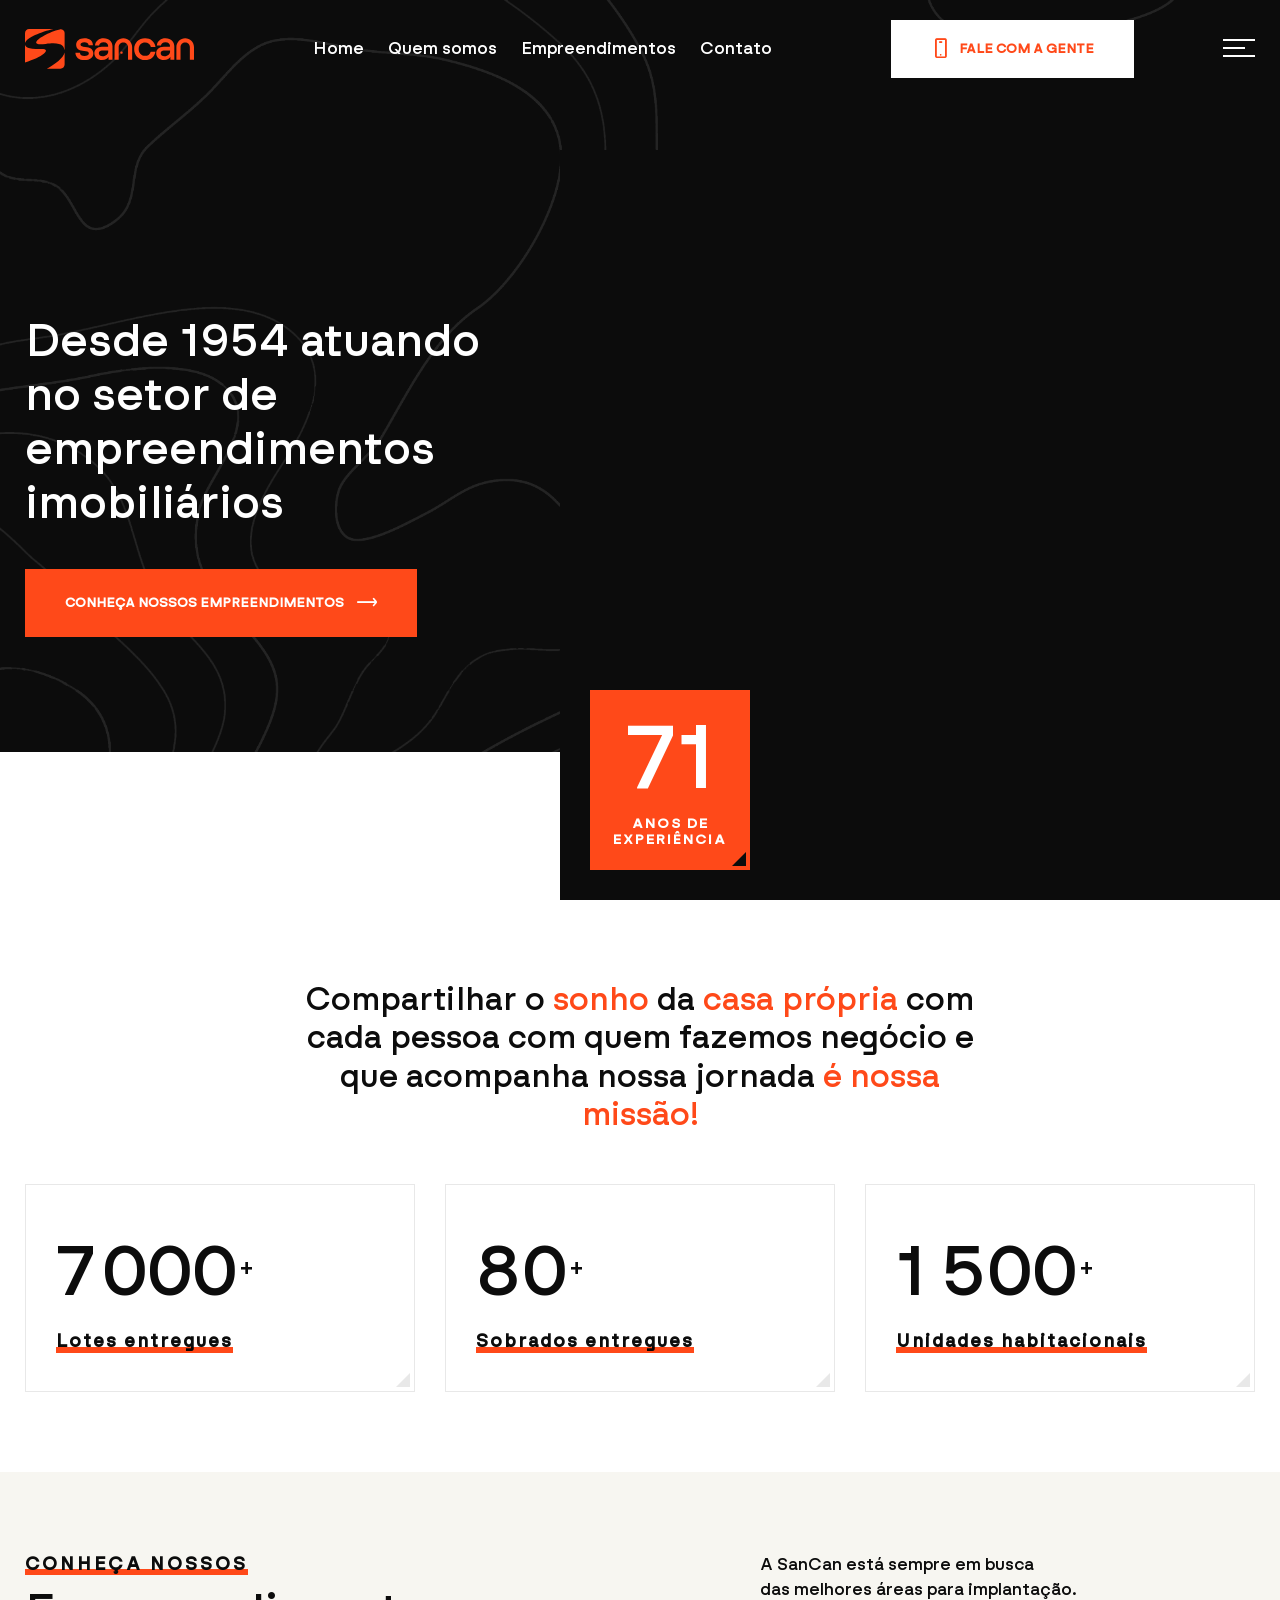
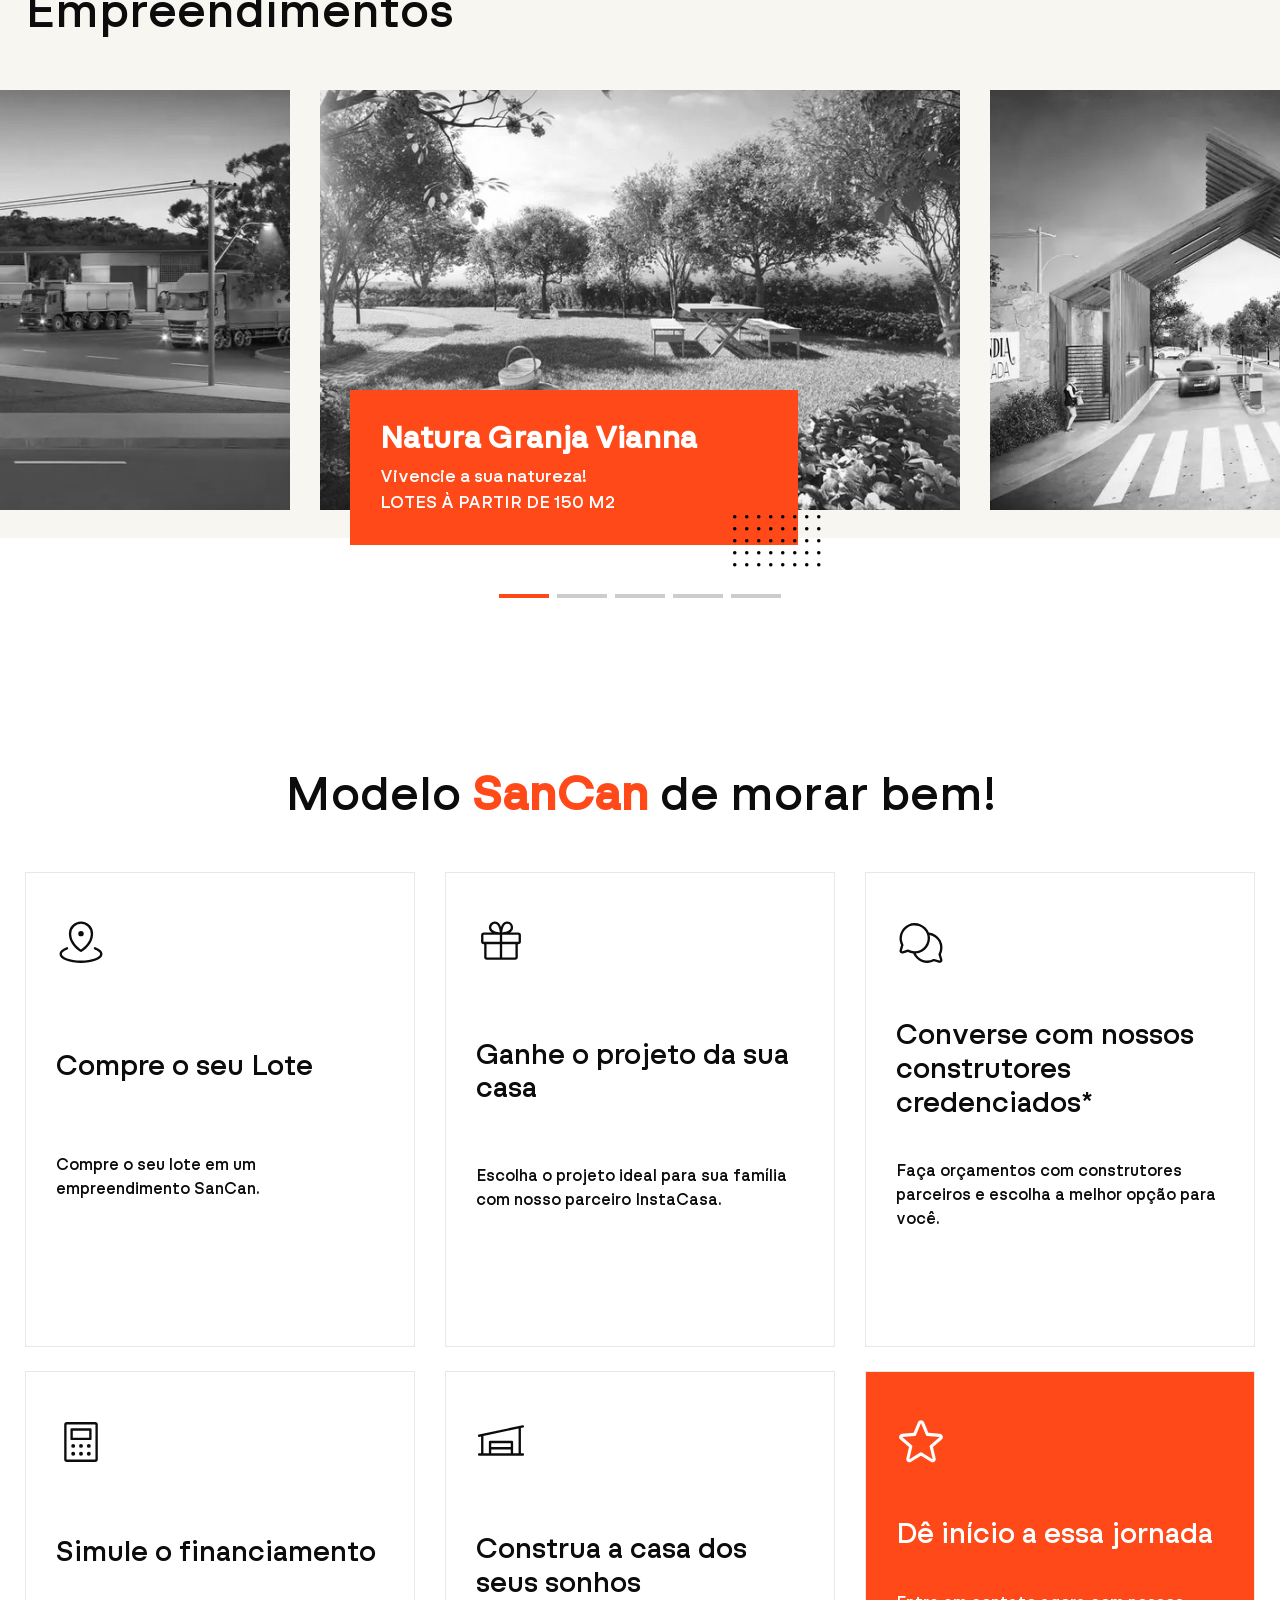
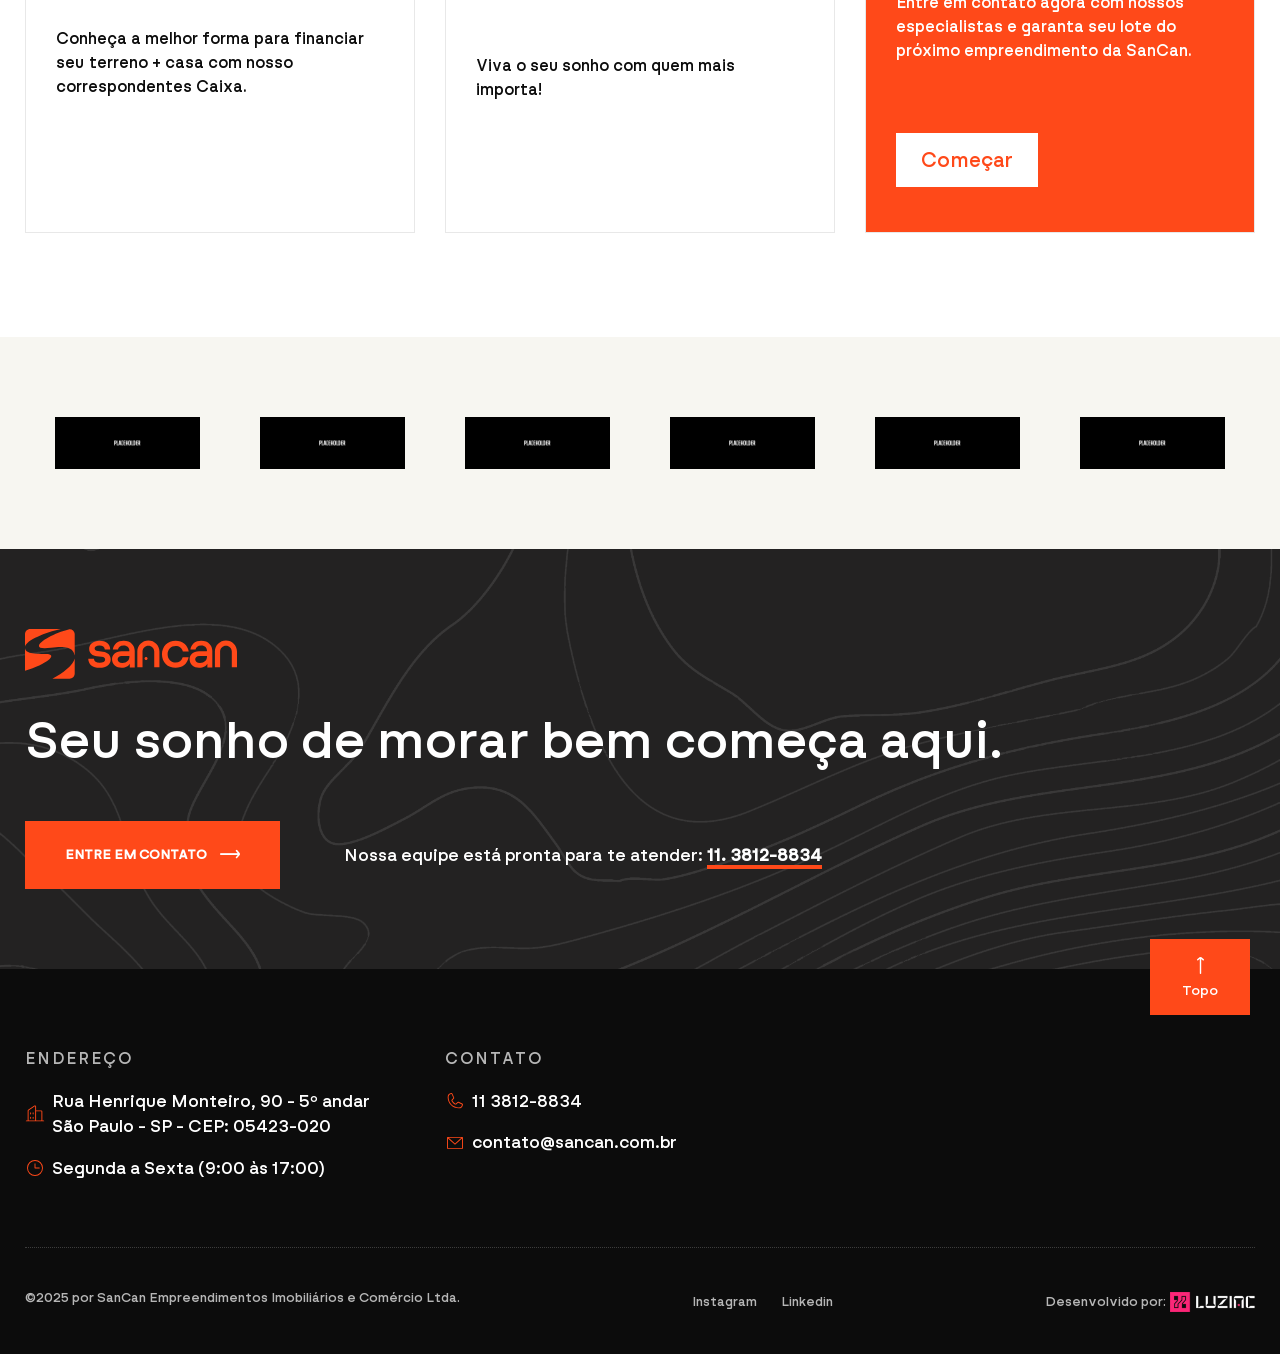
==== index.html @ 39825911 "Ass Luziac" ====
<!doctype html>
<html lang="en">
<head>
<meta charset="utf-8">
<meta name="viewport" content="width=device-width, initial-scale=1, shrink-to-fit=no">
<meta name="theme-color" content="#feed01"/>
<title>Consto | Industrial Construction Company</title>
<meta name="author" content="Themezinho">
<meta name="description" content="For all kind of construction company website">
<meta name="keywords" content="consto, business, construction, company, industrial, building, projects, corporate, apartments, flat, condo, brick, website, design, animation, transition, themezinho">

<!-- SOCIAL MEDIA META -->
<meta property="og:description" content="Consto | Industrial Construction Company">
<meta property="og:image" content="http://www.themezinho.net/consto/preview.png">
<meta property="og:site_name" content="consto">
<meta property="og:title" content="consto">
<meta property="og:type" content="website">
<meta property="og:url" content="http://www.themezinho.net/consto">

<!-- TWITTER META -->
<meta name="twitter:card" content="summary">
<meta name="twitter:site" content="@consto">
<meta name="twitter:creator" content="@consto">
<meta name="twitter:title" content="consto">
<meta name="twitter:description" content="Consto | Industrial Construction Company">
<meta name="twitter:image" content="http://www.themezinho.net/consto/preview.png">

<!-- FAVICON FILES -->
<link href="ico/apple-touch-icon-144-precomposed.png" rel="apple-touch-icon" sizes="144x144">
<link href="ico/apple-touch-icon-114-precomposed.png" rel="apple-touch-icon" sizes="114x114">
<link href="ico/apple-touch-icon-72-precomposed.png" rel="apple-touch-icon" sizes="72x72">
<link href="ico/apple-touch-icon-57-precomposed.png" rel="apple-touch-icon">
<link href="ico/favicon.png" rel="shortcut icon">

<!-- CSS FILES -->
<link rel="stylesheet" href="css/lineicons.css">
<link rel="stylesheet" href="css/odometer.min.css">
<link rel="stylesheet" href="css/fancybox.min.css">
<link rel="stylesheet" href="css/swiper.min.css">
<link rel="stylesheet" href="css/bootstrap.min.css">
<link rel="stylesheet" href="css/style.css">
</head>
<body>
<div class="first-transition"></div>
<!-- end first-transition -->
<div class="page-transition"></div>
<!-- end page-transition -->
<div class="search-box">
  <div class="inner">
    <form>
      <input type="search" placeholder="Tyhe here to search">
      <input type="submit" value="SEARCH">
    </form>
  </div>
</div>
<!-- end search-box -->
 
<aside class="side-widget">
  <div class="inner">
    <div class="logo"> <a href="index.html"><img src="images/logo.svg" alt="Image"></a> </div>
    <!-- end logo -->
    <div class="hide-mobile">
      <p>Extremity direction existence as dashwoods do up. Securing <u>marianne led</u> welcomed offended but offering six raptures. </p>
      <figure class="gallery"><img src="images/slide02.jpg" alt="Image"><img src="images/slide03.jpg" alt="Image"></figure>
      <h6 class="widget-title">ADDRESS</h6>
      <address class="address">
      <p>228 Cardigan Road, Leeds<br>
        Geneva Switzerland</p>
      <p>+1 (850) 344 0 66 #20</p>
      </address>
      <h6 class="widget-title">FOLLOW US</h6>
      <ul class="social-media">
        <li><a href="#">Facebook</a></li>
        <li><a href="#">Twitter</a></li>
        <li><a href="#">Instagram</a></li>
      </ul>
    </div>
    <!-- end hide-mobile -->
    <div class="show-mobile">
      <div class="site-menu">
        <ul>
          <li><a href="#">Home</a></li>
          <li><a href="#">Quem somos</a></li>
          <li><a href="#">Empreendimentos</a></li>
          <li><a href="#">Contato</a></li>
        </ul>
      </div>
      <!-- end site-menu --> 
    </div>
    <!-- end show-mobile -->
  </div>
  <!-- end inner --> 
</aside>
<!-- end side-widget -->

<nav class="navbar">
  <div class="container">
    <div class="logo"> <a href="index.html"><img src="images/logo.svg" alt="Image"></a> </div>
    <!-- end logo -->
    <div class="site-menu">
      <ul>
        <li><a href="#">Home</a></li>
        <li><a href="#">Quem somos</a></li>
        <li><a href="#">Empreendimentos</a></li>
        <li><a href="#">Contato</a></li>
      </ul>
    </div>
    <!-- end site-menu -->

    <a href="#sales-specialist-form" class="navbar-button" data-fancybox><i class="lni lni-mobile"></i> <span>FALE COM A GENTE</span></a> 

    <div class="hamburger">
      <div id="hamburger"> <span></span> <span></span> <span></span> </div>
      <div id="cross"> <span></span> <span></span> </div>
    </div>
    <!-- end hamburger --> 
  </div>
  <!-- end container --> 
</nav>
<!-- end navbar -->

<header class="slider white-space-bottom">
  <div class="container">
    <div class="swiper-container slider-content">
      <div class="swiper-wrapper">
        <div class="swiper-slide">
          <div class="inner">
            <h2>Desde 1954 atuando no setor de empreendimentos imobiliários</h2>
            <a href="#">CONHEÇA NOSSOS EMPREENDIMENTOS <i class="lni lni-arrow-right"></i></a> </div>
          <!-- end inner --> 
        </div>
        <!-- end swiper-slide -->
      </div>
      <!-- end swiper-wrapper -->
      
    </div>
    <!-- end slider-content -->
    <div class="swiper-container slider-main">
      <div class="swiper-wrapper">
        <div class="swiper-slide">
          <div class="slide-image">
            <video class="video" crossorigin="anonymous" preload="auto" muted="" loop="" tabindex="-1" autoplay="" src="./videos/header.mp4"></video>
          </div>
        </div>
        <!-- end swiper-slide -->
      </div>
      <!-- end swiper-wrapper -->
      <div class="header-box"> <b>71</b> <small>ANOS DE EXPERIÊNCIA</small> </div>
      <!-- end header-box --> 
    </div>
    <!-- end slider-main --> 
  </div>
  <!-- end container --> 
</header>
<!-- end slider -->

<section class="content-section intro">
  <div class="container">
    <div class="row align-items-center">
      <div class="col-12">
        <div class="section-title">
          <h2>Compartilhar o <span class="primary-color">sonho</span> da <span class="primary-color">casa própria</span> com cada pessoa com quem fazemos negócio e que acompanha nossa jornada <span class="primary-color">é nossa missão!</span></h2>
        </div>
        <!-- end section-title --> 
      </div>
      <!-- end col-12 -->

      <div class="col-lg-4 col-md-6">
        <div class="counter-box"> 
          <div>
            <span class="odometer" data-count="7000" data-status="yes">0</span> 
            <span class="value">+</span>
          </div>
          <h6>Lotes entregues</h6>
        </div>
        <!-- end counter-box --> 
      </div>
      <!-- end col-3 -->
      <div class="col-lg-4 col-md-6">
        <div class="counter-box"> 
          <div>
            <span class="odometer" data-count="80" data-status="yes">0</span> 
            <span class="value">+</span>
          </div>
          <h6>Sobrados entregues</h6>
        </div>
        <!-- end counter-box --> 
      </div>
      <!-- end col-3 -->
      <div class="col-lg-4 col-md-6">
        <div class="counter-box"> 
          <div>
            <span class="odometer" data-count="1500" data-status="yes">0</span> 
            <span class="value">+</span>
          </div>
          <h6>Unidades habitacionais</h6>
        </div>
        <!-- end counter-box --> 
      </div>
      <!-- end col-3 -->
      
    </div>
    <!-- end row --> 
  </div>
  <!-- end container --> 
</section>
<!-- end content-section -->

<section class="content-section white-space-bottom enterprise-section" data-background="#f7f6f1">
  <div class="container">
    <div class="row">
      <div class="col-lg-7">
        <div class="section-title text-left">
          <h6>CONHEÇA NOSSOS</h6>
          <h2>Empreendimentos</h2>
        </div>
        <!-- end section-title --> 
      </div>
      <!-- end col-7 -->
      <div class="col-lg-5">
        <p>A SanCan está sempre em busca<br />das melhores áreas para implantação.</p>
      </div>
      <!-- end col-5 --> 
    </div>
    <!-- end row --> 
  </div>
  <!-- end container -->
  <div class="swiper-container project-slider">
    <div class="swiper-wrapper">
      <div class="swiper-slide">
        <figure class="project-box"> <a href="#"><img src="images/natura.webp" alt="Image"></a>
          <figcaption>
            <h5>Natura Granja Vianna</h5>
            <p>Vivencie a sua natureza! <br />LOTES À PARTIR DE 150 M2</p>
          </figcaption>
        </figure>
      </div>
      <!-- end swiper-slide -->
      <div class="swiper-slide">
        <figure class="project-box"> <a href="#"><img src="images/roselandia-alvorada.webp" alt="Image"></a>
          <figcaption>
            <h5>Roselândia Alvorada</h5>
            <p>Loteamento residencial fechado!<br />LOTES À PARTIR DE 126 M2</p>
          </figcaption>
        </figure>
      </div>
      <!-- end swiper-slide --> 
      <div class="swiper-slide">
        <figure class="project-box"> <a href="#"><img src="images/acqua-ibiuna.webp" alt="Image"></a>
          <figcaption>
            <h5>Acqua Ibiúna</h5>
            <p>Aqui a vida acontece o dia todo!<br />LOTES À PARTIR DE 1.000 M2</p>
          </figcaption>
        </figure>
      </div>
      <!-- end swiper-slide -->
      <div class="swiper-slide">
        <figure class="project-box"> <a href="#"><img src="images/reserva-nova-caucaia.webp" alt="Image"></a>
          <figcaption>
            <h5>Reserva Nova Caucaia</h5>
            <p>Muito mais por muito menos!<br />LOTES À PARTIR DE 150 M2</p>
          </figcaption>
        </figure>
      </div>
      <!-- end swiper-slide -->
      <div class="swiper-slide">
        <figure class="project-box"> <a href="#"><img src="images/hub-br.webp" alt="Image"></a>
          <figcaption>
            <h5>HUB.BR</h5>
            <p>Complexo empresarial fechado, com infraestrutura completa!<br />LOTES À PARTIR DE 525 M2</p>
          </figcaption>
        </figure>
      </div>
      <!-- end swiper-slide -->
    </div>
    <!-- Add Pagination -->
    <div class="swiper-pagination"></div>
  </div>
  <!-- end project-slider --> 
</section>
<!-- end content-section -->

<section class="content-section">
  <div class="container">
    <div class="row">
      <div class="col-12">
        <div class="section-title">
          <h2>Modelo <b class="primary-color">SanCan</b> de morar bem!</h2>
        </div>
      </div>
      <div class="col-lg-4 mb-4">
        <div class="icon-content">
          <figure>
            <svg xmlns="http://www.w3.org/2000/svg" width="50" height="50" fill="#0C0C0C" viewBox="0 0 256 256"><path d="M114,80a14,14,0,1,1,14,14A14,14,0,0,1,114,80ZM66,80a62,62,0,0,1,124,0c0,58.81-56.61,91.83-59,93.21a6,6,0,0,1-6,0C122.61,171.83,66,138.81,66,80Zm12,0c0,44.52,38.81,73.49,50,80.91,11.18-7.42,50-36.38,50-80.91A50,50,0,0,0,78,80Zm124.08,69.51a6,6,0,1,0-4.16,11.25C215.5,167.25,226,175.94,226,184c0,16.08-40.25,34-98,34s-98-17.92-98-34c0-8.06,10.5-16.75,28.08-23.24a6,6,0,1,0-4.16-11.25C30.76,158.06,18,170.31,18,184c0,13.34,12.18,25.38,34.31,33.88C72.62,225.7,99.5,230,128,230s55.38-4.3,75.69-12.12C225.82,209.38,238,197.34,238,184,238,170.31,225.24,158.06,202.08,149.51Z"></path></svg>
          </figure>
          <h3>Compre o seu Lote</h3>
          <small>Compre o seu lote em um empreendimento SanCan.</small> 
        </div>
        <!-- end icon-content --> 
      </div>
      <!-- end col-4 -->
      <div class="col-lg-4 mb-4">
        <div class="icon-content">
          <figure>
            <svg xmlns="http://www.w3.org/2000/svg" width="50" height="50" fill="#0C0C0C" viewBox="0 0 256 256"><path d="M216,74H174.74a46.41,46.41,0,0,0,6-4.48,27.56,27.56,0,0,0,9.22-20A30.63,30.63,0,0,0,158.5,18a27.56,27.56,0,0,0-20,9.22A57.1,57.1,0,0,0,128,45.76a57.1,57.1,0,0,0-10.48-18.53A27.56,27.56,0,0,0,97.5,18,30.63,30.63,0,0,0,66,49.51a27.56,27.56,0,0,0,9.22,20,45.74,45.74,0,0,0,6,4.48H40A14,14,0,0,0,26,88v32a14,14,0,0,0,14,14h2v66a14,14,0,0,0,14,14H200a14,14,0,0,0,14-14V134h2a14,14,0,0,0,14-14V88A14,14,0,0,0,216,74ZM135.77,63c2.25-12.12,6.29-21.75,11.69-27.85A15.68,15.68,0,0,1,158.86,30h.55A18.6,18.6,0,0,1,178,49.14a15.68,15.68,0,0,1-5.18,11.4C162.1,70,143.92,72.83,134.34,73.65,134.59,70.76,135,67.08,135.77,63ZM83.45,35.45A18.69,18.69,0,0,1,96.59,30h.55a15.68,15.68,0,0,1,11.4,5.18C118,45.9,120.83,64.08,121.65,73.66c-2.89-.25-6.57-.68-10.61-1.43C98.92,70,89.29,65.94,83.19,60.53A15.64,15.64,0,0,1,78,49.14,18.65,18.65,0,0,1,83.45,35.45ZM38,120V88a2,2,0,0,1,2-2h82v36H40A2,2,0,0,1,38,120Zm16,80V134h68v68H56A2,2,0,0,1,54,200Zm148,0a2,2,0,0,1-2,2H134V134h68Zm16-80a2,2,0,0,1-2,2H134V86h82a2,2,0,0,1,2,2Z"></path></svg>
          </figure>
          <h3>Ganhe o projeto da sua casa</h3>
          <small>Escolha o projeto ideal para sua família com nosso parceiro InstaCasa.</small> 
        </div>
        <!-- end icon-content --> 
      </div>
      <!-- end col-4 -->
      <div class="col-lg-4 mb-4">
        <div class="icon-content">
          <figure>
            <svg xmlns="http://www.w3.org/2000/svg" width="50" height="50" fill="#0C0C0C" viewBox="0 0 256 256"><path d="M229.93,186.58A78,78,0,0,0,168.16,74.42,78,78,0,1,0,26.07,138.58L18.58,164A14,14,0,0,0,36,181.42l25.46-7.49a78,78,0,0,0,26.39,7.63,78,78,0,0,0,106.77,40.37L220,229.42A14,14,0,0,0,237.42,212ZM62,161.5a6.05,6.05,0,0,0-1.69.24l-27.77,8.17a2,2,0,0,1-2.48-2.48l8.17-27.77a6.05,6.05,0,0,0-.47-4.53,66,66,0,1,1,27.08,27.08A6,6,0,0,0,62,161.5Zm155.71,26.16,8.17,27.77a2,2,0,0,1-2.48,2.48l-27.77-8.17a6.06,6.06,0,0,0-4.53.47,66,66,0,0,1-90-28.4,77.92,77.92,0,0,0,71-94.68,66,66,0,0,1,46.07,96A6.05,6.05,0,0,0,217.74,187.66Z"></path></svg>
          </figure>
          <h3>Converse com nossos construtores credenciados*</h3>
          <small>Faça orçamentos com construtores parceiros e escolha a melhor opção para você.</small> 
        </div>
        <!-- end icon-content --> 
      </div>
      <!-- end col-4 --> 
      <div class="col-lg-4 mb-4">
        <div class="icon-content">
          <figure>
            <svg xmlns="http://www.w3.org/2000/svg" width="50" height="50" fill="#0C0C0C" viewBox="0 0 256 256"><path d="M176,58H80a6,6,0,0,0-6,6v48a6,6,0,0,0,6,6h96a6,6,0,0,0,6-6V64A6,6,0,0,0,176,58Zm-6,48H86V70h84Zm30-80H56A14,14,0,0,0,42,40V216a14,14,0,0,0,14,14H200a14,14,0,0,0,14-14V40A14,14,0,0,0,200,26Zm2,190a2,2,0,0,1-2,2H56a2,2,0,0,1-2-2V40a2,2,0,0,1,2-2H200a2,2,0,0,1,2,2ZM98,148a10,10,0,1,1-10-10A10,10,0,0,1,98,148Zm40,0a10,10,0,1,1-10-10A10,10,0,0,1,138,148Zm40,0a10,10,0,1,1-10-10A10,10,0,0,1,178,148ZM98,188a10,10,0,1,1-10-10A10,10,0,0,1,98,188Zm40,0a10,10,0,1,1-10-10A10,10,0,0,1,138,188Zm40,0a10,10,0,1,1-10-10A10,10,0,0,1,178,188Z"></path></svg>
          </figure>
          <h3>Simule o financiamento</h3>
          <small>Conheça a melhor forma para financiar seu terreno + casa com nosso correspondentes Caixa.</small> 
        </div>
        <!-- end icon-content --> 
      </div>
      <!-- end col-4 --> 
      <div class="col-lg-4 mb-4">
        <div class="icon-content">
          <figure>
            <svg xmlns="http://www.w3.org/2000/svg" width="50" height="50" fill="#0C0C0C" viewBox="0 0 256 256"><path d="M240,186H230V56.28l11.26-2.41a6,6,0,1,0-2.52-11.74l-224,48a6,6,0,0,0,2.52,11.74L26,100v86H16a6,6,0,0,0,0,12H240a6,6,0,0,0,0-12ZM38,97.42,218,58.85V186H190V128a6,6,0,0,0-6-6H72a6,6,0,0,0-6,6v58H38ZM178,154H78V134H178ZM78,166H178v20H78Z"></path></svg>
          </figure>
          <h3>Construa a casa dos seus sonhos</h3>
          <small>Viva o seu sonho com quem mais importa!</small> 
        </div>
        <!-- end icon-content --> 
      </div>
      <!-- end col-4 --> 
      <div class="col-lg-4 mb-4">
        <div class="icon-content cta">
          <figure>
            <svg xmlns="http://www.w3.org/2000/svg" width="50" height="50" fill="#FFF" viewBox="0 0 256 256"><path d="M239.18,97.26A16.38,16.38,0,0,0,224.92,86l-59-4.76L143.14,26.15a16.36,16.36,0,0,0-30.27,0L90.11,81.23,31.08,86a16.46,16.46,0,0,0-9.37,28.86l45,38.83L53,211.75a16.38,16.38,0,0,0,24.5,17.82L128,198.49l50.53,31.08A16.4,16.4,0,0,0,203,211.75l-13.76-58.07,45-38.83A16.43,16.43,0,0,0,239.18,97.26Zm-15.34,5.47-48.7,42a8,8,0,0,0-2.56,7.91l14.88,62.8a.37.37,0,0,1-.17.48c-.18.14-.23.11-.38,0l-54.72-33.65a8,8,0,0,0-8.38,0L69.09,215.94c-.15.09-.19.12-.38,0a.37.37,0,0,1-.17-.48l14.88-62.8a8,8,0,0,0-2.56-7.91l-48.7-42c-.12-.1-.23-.19-.13-.5s.18-.27.33-.29l63.92-5.16A8,8,0,0,0,103,91.86l24.62-59.61c.08-.17.11-.25.35-.25s.27.08.35.25L153,91.86a8,8,0,0,0,6.75,4.92l63.92,5.16c.15,0,.24,0,.33.29S224,102.63,223.84,102.73Z"></path></svg>
          </figure>
          <h3>Dê início a essa jornada</h3>
          <small>Entre em contato agora com nossos especialistas e garanta seu lote do próximo empreendimento da SanCan.</small> 
          <a href="#sales-specialist-form" class="button" data-fancybox="">
            Começar
          </a>
        </div>
        <!-- end icon-content --> 
      </div>
      <!-- end col-4 --> 
    </div>
    <!-- end row --> 
  </div>
  <!-- end container --> 
</section>
<!-- end content-section -->

<div class="content-section" data-background="#f7f6f1">
  <div class="container">
    <div class="row no-gutters">
      <div class="col-lg-2 col-md-4 col-6">
        <figure class="logo-item"> <img src="images/logo01.png" alt="Image"> </figure>
      </div>
      <!-- end col-2 -->
      <div class="col-lg-2 col-md-4 col-6">
        <figure class="logo-item"> <img src="images/logo02.png" alt="Image"> </figure>
      </div>
      <!-- end col-2 -->
      <div class="col-lg-2 col-md-4 col-6">
        <figure class="logo-item"> <img src="images/logo03.png" alt="Image"> </figure>
      </div>
      <!-- end col-2 -->
      <div class="col-lg-2 col-md-4 col-6">
        <figure class="logo-item"> <img src="images/logo04.png" alt="Image"> </figure>
      </div>
      <!-- end col-2 -->
      <div class="col-lg-2 col-md-4 col-6">
        <figure class="logo-item"> <img src="images/logo05.png" alt="Image"> </figure>
      </div>
      <!-- end col-2 -->
      <div class="col-lg-2 col-md-4 col-6">
        <figure class="logo-item"> <img src="images/logo06.png" alt="Image"> </figure>
      </div>
      <!-- end col-2 --> 
    </div>
    <!-- end row --> 
  </div>
  <!-- end container --> 
</div>
<!-- end content-section -->

<section class="footer-bar">
  <div class="container">
    <div class="row">
      <div class="col-12">
        <figure class="logo"> <img src="images/logo.svg" alt="Image"> </figure>
        <h2>Seu sonho de morar bem começa aqui.</b></h2>
        <a href="#sales-specialist-form" class="button" data-fancybox>ENTRE EM CONTATO <i class="lni lni-arrow-right"></i></a>
        <div class="sales-representive">
          Nossa equipe está pronta para te atender: <b>11. 3812-8834</b></div>
        <!-- end sales-representive --> 
      </div>
      <!-- end col-12  --> 
    </div>
    <!-- end row --> 
  </div>
  <!-- end container --> 
</section>
<!-- end footer-bar -->

<footer class="footer">
  <div class="container">
    <div class="row">
      <div class="col-lg-4 col-md-6">
        <h6 class="widget-title">ENDEREÇO</h6>
        <address>
          <p>
            <svg xmlns="http://www.w3.org/2000/svg" width="20" height="20" fill="#FF4919" viewBox="0 0 256 256"><path d="M240,210H222V96a14,14,0,0,0-14-14H142V32a14,14,0,0,0-21.77-11.64l-80,53.33A14,14,0,0,0,34,85.34V210H16a6,6,0,0,0,0,12H240a6,6,0,0,0,0-12ZM208,94a2,2,0,0,1,2,2V210H142V94ZM46,85.34a2,2,0,0,1,.89-1.66l80-53.34A2,2,0,0,1,130,32V210H46ZM110,112v16a6,6,0,0,1-12,0V112a6,6,0,0,1,12,0Zm-32,0v16a6,6,0,0,1-12,0V112a6,6,0,0,1,12,0Zm0,56v16a6,6,0,0,1-12,0V168a6,6,0,0,1,12,0Zm32,0v16a6,6,0,0,1-12,0V168a6,6,0,0,1,12,0Z"></path></svg>
            <span>
              Rua Henrique Monteiro, 90 - 5º andar<br />
              São Paulo - SP - CEP: 05423-020
            </span>
          </p>
          <p>
            <svg xmlns="http://www.w3.org/2000/svg" width="20" height="20" fill="#FF4919" viewBox="0 0 256 256"><path d="M128,26A102,102,0,1,0,230,128,102.12,102.12,0,0,0,128,26Zm0,192a90,90,0,1,1,90-90A90.1,90.1,0,0,1,128,218Zm62-90a6,6,0,0,1-6,6H128a6,6,0,0,1-6-6V72a6,6,0,0,1,12,0v50h50A6,6,0,0,1,190,128Z"></path></svg>
            <span>Segunda a Sexta (9:00 às 17:00)</span>
          </p>
        </address>
      </div>
      <!-- end col-4 -->
      <div class="col-lg-4 col-md-6">
        <h6 class="widget-title">CONTATO</h6>
        <p>
          <svg xmlns="http://www.w3.org/2000/svg" width="20" height="20" fill="#FF4919" viewBox="0 0 256 256"><path d="M221.59,160.3l-47.24-21.17a14,14,0,0,0-13.28,1.22,4.81,4.81,0,0,0-.56.42l-24.69,21a1.88,1.88,0,0,1-1.68.06c-15.87-7.66-32.31-24-40-39.65a1.91,1.91,0,0,1,0-1.68l21.07-25a6.13,6.13,0,0,0,.42-.58,14,14,0,0,0,1.12-13.27L95.73,34.49a14,14,0,0,0-14.56-8.38A54.24,54.24,0,0,0,34,80c0,78.3,63.7,142,142,142a54.25,54.25,0,0,0,53.89-47.17A14,14,0,0,0,221.59,160.3ZM176,210C104.32,210,46,151.68,46,80A42.23,42.23,0,0,1,82.67,38h.23a2,2,0,0,1,1.84,1.31l21.1,47.11a2,2,0,0,1,0,1.67L84.73,113.15a4.73,4.73,0,0,0-.43.57,14,14,0,0,0-.91,13.73c8.87,18.16,27.17,36.32,45.53,45.19a14,14,0,0,0,13.77-1c.19-.13.38-.27.56-.42l24.68-21a1.92,1.92,0,0,1,1.6-.1l47.25,21.17a2,2,0,0,1,1.21,2A42.24,42.24,0,0,1,176,210Z"></path></svg>
          <span>11 3812-8834</span>
        </p>
        <p>
          <svg xmlns="http://www.w3.org/2000/svg" width="20" height="20" fill="#FF4919" viewBox="0 0 256 256"><path d="M224,50H32a6,6,0,0,0-6,6V192a14,14,0,0,0,14,14H216a14,14,0,0,0,14-14V56A6,6,0,0,0,224,50ZM208.58,62,128,135.86,47.42,62ZM216,194H40a2,2,0,0,1-2-2V69.64l86,78.78a6,6,0,0,0,8.1,0L218,69.64V192A2,2,0,0,1,216,194Z"></path></svg>
          <span>contato@sancan.com.br</span>
        </p>

      </div>
      <!-- end col-4 -->
      <div class="col-12">
        <div class="footer-bottom"> 
          <span>©2025 por SanCan Empreendimentos Imobiliários e Comércio Ltda.</span>

          <ul>
            <li><a href="https://www.instagram.com/sancanempreendimentos/" target="_blank">Instagram</a></li>
            <li><a href="https://www.linkedin.com/company/100042036/admin/feed/posts/?feedType=following" target="_blank">Linkedin</a></li>
          </ul>

          <div class="by">
            <span>Desenvolvido por:</span>
            <a href="https://www.luziac.com.br/" title="Luziac" target="_blank">
              <img src="images/luziac-footer.webp" alt="Luziac" width="85" height="20">
            </a>
          </div>
        </div>
        <!-- end footer-bottom --> 
      </div>
      <!-- end col-12  --> 
    </div>
    <!-- end row --> 
  </div>
  <!-- end container --> 
  <a href="#" class="scroll-top"><i class="lni lni-arrow-up"></i> <small>Topo</small> </a> 
  <!-- end scroll-top --> 
</footer>
<!-- end footer -->

<div id="sales-specialist-form">
  <form>
    <div class="form-group"> <span>Nome</span>
      <input type="text">
    </div>
    <!-- end form-group -->
    <div class="form-group"> <span>Sobrenome</span>
      <input type="text">
    </div>
    <!-- end form-group -->
    <div class="form-group"> <span>Seu melhor E-mail</span>
      <input type="email">
    </div>
    <!-- end form-group -->
    <div class="form-group">
      <input type="submit" value="ENVIAR">
    </div>
    <!-- end form-group -->
  </form>
</div>
<!-- end sales-specialist-form --> 

<!-- JS FILES --> 
<script src="js/jquery.min.js"></script> 
<script src="js/bootstrap.min.js"></script> 
<script src="js/swiper.min.js"></script> 
<script src="js/fancybox.min.js"></script> 
<script src="js/odometer.min.js"></script> 
<script src="js/isotope.min.js"></script> 
<script src="js/scripts.js"></script>
</body>
</html>
---- css/style.css ----
/*

@Author: Themezinho
@URL: http://www.themezinho.net

This file contains the styling for the actual theme, this
is the file you need to edit to change the look of the
theme.


	// Table of contents //

		01. CUSTOM FONTS
		02. BODY
		03. HTML TAGS
		04. FORM ELEMENTS
		05. LINKS
		06. CUSTOM CLASSES
		07. SPACINGS
		08. CUSTOM CONTAINER
		09. ODOMETER
		10. SWIPER BULLETS
		11. HAMBURGER
		12. ACCORDION
		13. SEARCH BOX
		14. SIDE WIDGET
		15. CUSTOM BUTTON
		16. WHITE SPACES
		17. PAGE TRANSITION
		18. NAVBAR
		19. SLIDER
		20. PAGE HEADER
		21. CONTENT SECTION
		22. SECTION TITLE
		23. ICON CONTENT
		24. SIDE IMAGE
		25. COUNTER BOX
		26. CONTACT FORM
		27. GOOGLE MAPS
		28. ISOTOPE FILTER
		29. PROJECTS
		30. PROJECT TEXT
		31. PROJECT SLIDER
		32. SECTOR BOX
		33. CALCULATOR
		34. STEP BOX
		35. INFO BOX DARK
		36. CTA YELLOW BOX
		37.SERVICE LIST BOX
		38.CUSTOM LIST
		39.CERTIFICATE
		40.OUR HISTORY
		41.CORE VALUES BOX
		42.DIRECTOR TEAM
		43.SALES TEAM
		44.TAB CONTENT
		45.VIDEO BOX
		46.TESTIMONIALS SLIDER
		47.LOGO ITEMS
		48.RECENT NEWS
		49.NEWS BOX
		50.SIDEBAR
		51.PAGINATION
		52.FOOTER
		53. RESPONSIVE MEDIUM FIXES
		54. RESPONSIVE TABLET FIXES
		55. RESPONSIVE MOBILE FIXES



*/
/* CUSTOM FONTS */
/* @font-face {
  font-family: "Museo Sans";
  src: url("../fonts/MuseoSans-300.eot");
  src: url("../fonts/MuseoSans-300.eot?#iefix") format("embedded-opentype"), url("../fonts/MuseoSans-300.woff2") format("woff2"), url("../fonts/MuseoSans-300.woff") format("woff"), url("../fonts/MuseoSans-300.ttf") format("truetype");
  font-weight: 400;
  font-style: normal;
  font-display: swap;
}
@font-face {
  font-family: "Museo Sans";
  src: url("../fonts/MuseoSans-700.eot");
  src: url("../fonts/MuseoSans-700.eot?#iefix") format("embedded-opentype"), url("../fonts/MuseoSans-700.woff2") format("woff2"), url("../fonts/MuseoSans-700.woff") format("woff"), url("../fonts/MuseoSans-700.ttf") format("truetype");
  font-weight: 600;
  font-style: normal;
  font-display: swap;
}
@font-face {
  font-family: "Museo Sans";
  src: url("../fonts/MuseoSans-900.eot");
  src: url("../fonts/MuseoSans-900.eot?#iefix") format("embedded-opentype"), url("../fonts/MuseoSans-900.woff2") format("woff2"), url("../fonts/MuseoSans-900.woff") format("woff"), url("../fonts/MuseoSans-900.ttf") format("truetype");
  font-weight: 800;
  font-style: normal;
  font-display: swap;
} */

@font-face {
  font-family: 'Swiza';
  src: url('../fonts/Swiza-Medium.woff2') format('woff2'),
      url('../fonts/Swiza-Medium.woff') format('woff');
  font-weight: 500;
  font-style: normal;
  font-display: swap;
}

* {
  outline: none !important;
}

body {
  margin: 0;
  padding: 0;
  /* font-family: "Museo Sans"; */
  font-family: 'Swiza';
  font-size: 17px;
  color: #0C0C0C;
  -webkit-font-smoothing: antialiased;
  text-rendering: optimizeLegibility;
  -moz-osx-font-smoothing: grayscale;
  overflow-x: hidden;
}

/* HTML TAGS */
img {
  max-width: 100%;
}

figure {
  margin-bottom: 20px;
}

/* FORM ELEMENTS */
input[type=text], input[type=email], input[type=search], input[type=password] {
  width: 420px;
  max-width: 100%;
  height: 68px;
  border: 2px solid #e8e8e8;
  padding: 0 30px;
}

input[type=submit], input[type=button], button[type=button], button[type=submit] {
  height: 68px;
  border: none;
  background: #FF4919;
  color: #0C0C0C;
  font-weight: 800;
  font-size: 13px;
  padding: 0 50px;
  letter-spacing: 1px;
}

textarea {
  width: 420px;
  max-width: 100%;
  height: 128px;
  border: 2px solid #e8e8e8;
  padding: 30px;
}

/* LINKS */
a {
  color: #0C0C0C;
}

a:hover {
  text-decoration: underline;
  color: #0C0C0C;
}

/* CUSTOM CLASSES */
.overflow {
  overflow: hidden;
}
.primary-color {
  color: #FF4919;
}

/* SPACINGS */
.no-spacing {
  margin: 0 !important;
  padding: 0 !important;
}

.no-bottom-spacing {
  margin-bottom: 0 !important;
  padding-bottom: 0 !important;
}

/* CUSTOM CONTAINER */
@media (min-width: 1170px) {
  .container {
    max-width: 1100px;
  }
}
@media (min-width: 1280px) {
  .container {
    max-width: 1260px;
  }
}
/* ODOMETER */
.odometer-formatting-mark {
  display: none;
}

.odometer.odometer-auto-theme, .odometer.odometer-theme-car {
  padding: 0;
}

.odometer.odometer-auto-theme .odometer-digit, .odometer.odometer-theme-car .odometer-digit {
  padding: 0;
}

.odometer.odometer-auto-theme .odometer-digit .odometer-value, .odometer.odometer-theme-car .odometer-digit .odometer-value {
  text-indent: -5px;
}

.odometer.odometer-auto-theme .odometer-digit .odometer-digit-inner, .odometer.odometer-theme-car .odometer-digit .odometer-digit-inner {
  left: 0;
}

.odometer.odometer-auto-theme .odometer-digit .odometer-value, .odometer.odometer-theme-car .odometer-digit .odometer-value {
  text-indent: 0;
}

/* SWIPER BULLETS */
.swiper-pagination {
  width: 100%;
  display: block;
  position: relative;
  text-align: center;
}
.swiper-pagination .swiper-pagination-bullet {
  width: 50px;
  height: 4px;
  border-radius: 0 !important;
}
.swiper-pagination .swiper-pagination-bullet-active {
  background: #FF4919;
}

/* HAMBURGER */
.hamburger {
  width: 32px;
  height: 38px;
  position: relative;
  cursor: pointer;
  display: inline-block;
  padding-top: 3px;
}
.hamburger span {
  display: block;
  background: #fff;
}
.hamburger #hamburger {
  position: absolute;
  height: 100%;
  width: 100%;
}
.hamburger #hamburger span {
  width: 100%;
  height: 2px;
  position: relative;
  top: 0;
  left: 0;
  margin: 6px 0;
  transition: width ease 0.25s;
}
.hamburger #hamburger span:nth-child(1) {
  transition-delay: 0.5s;
  width: 100%;
}
.hamburger #hamburger span:nth-child(2) {
  transition-delay: 0.625s;
  width: 70%;
}
.hamburger #hamburger span:nth-child(3) {
  transition-delay: 0.75s;
  width: 100%;
  left: 0;
}
.hamburger #cross {
  position: absolute;
  height: 34px;
  width: 34px;
  transform: rotate(45deg);
  left: -2px;
  top: 2px;
}
.hamburger #cross span:nth-child(1) {
  height: 0%;
  width: 2px;
  position: absolute;
  top: 0;
  right: 16px;
  transition-delay: 0s;
  transition: height ease 0.25s;
}
.hamburger #cross span:nth-child(2) {
  width: 0%;
  height: 2px;
  position: absolute;
  left: 0;
  top: 16px;
  transition-delay: 0.25s;
  transition: width ease 0.25s;
}

.hamburger.open #hamburger span {
  width: 0%;
}
.hamburger.open #hamburger span:nth-child(1) {
  transition-delay: 0s;
}
.hamburger.open #hamburger span:nth-child(2) {
  transition-delay: 0.125s;
}
.hamburger.open #hamburger span:nth-child(3) {
  transition-delay: 0.25s;
}
.hamburger.open #cross span:nth-child(1) {
  height: 100%;
  transition-delay: 0.625s;
}
.hamburger.open #cross span:nth-child(2) {
  width: 100%;
  transition-delay: 0.375s;
}

/* ACCORDION */
.accordion {
  width: 100%;
  float: left;
  background: #fff;
  padding: 0;
  padding-right: 50px;
}
.accordion .card {
  background: none;
  border-radius: 0;
  border: none;
}
.accordion .card .card-header {
  background: none;
  padding: 0;
  border: none;
}
.accordion .card .card-header a {
  width: 100%;
  float: left;
  font-weight: 600;
  padding: 30px 0;
  color: #0C0C0C;
  font-weight: 600;
  border-bottom: 4px solid #eaebee;
  font-size: 19px;
}
.accordion .card .card-header a i {
  float: right;
}
.accordion .card .card-header a:hover {
  border-color: #FF4919;
  text-decoration: none;
}
.accordion .card .card-body {
  width: 100%;
  line-height: 26px;
  padding: 20px 0;
}
.accordion .card [aria-expanded=true] {
  border-color: #FF4919 !important;
}

/* SEARCH BOX */
.search-box {
  width: 100%;
  height: 100vh;
  display: flex;
  flex-wrap: wrap;
  align-items: center;
  justify-content: center;
  position: fixed;
  left: 0;
  top: 0;
  z-index: 3;
  background: #0C0C0C;
  -webkit-transition: all 0.3s ease;
  -moz-transition: all 0.3s ease;
  transition: all 0.3s ease;
  transition-duration: 500ms;
  -webkit-transition-duration: 500ms;
  transition-timing-function: cubic-bezier(0.86, 0, 0.07, 1);
  -webkit-transition-timing-function: cubic-bezier(0.86, 0, 0.07, 1);
  opacity: 0;
  visibility: hidden;
  color: #fff;
}
.search-box .inner {
  width: 50vw;
  max-width: 700px;
  margin: 0 auto;
  text-align: center;
}
.search-box .inner form {
  width: 100%;
  display: block;
}
.search-box .inner form input[type=search] {
  width: 100%;
  height: 70px;
  border: none;
  border-bottom: 4px solid #232222;
  background: none;
  font-size: 20px;
  margin-bottom: 30px;
  color: #fff;
}
.search-box .inner form input[type=submit] {
  height: 70px;
  background: #FF4919;
  border: none;
  font-weight: 600;
  padding: 0 60px;
}
.search-box.active {
  opacity: 1;
  visibility: visible;
}

/* SIDE WIDGET */
.side-widget {
  width: 400px;
  height: 100vh;
  max-width: 100%;
  display: flex;
  flex-wrap: wrap;
  align-items: center;
  position: fixed;
  left: -100%;
  top: 0;
  -webkit-transition: all 0.3s ease;
  -moz-transition: all 0.3s ease;
  transition: all 0.3s ease;
  transition-duration: 500ms;
  -webkit-transition-duration: 500ms;
  transition-timing-function: cubic-bezier(0.86, 0, 0.07, 1);
  -webkit-transition-timing-function: cubic-bezier(0.86, 0, 0.07, 1);
  background: #232222;
  background-image: url("../images/header-pattern.png");
  background-position: center;
  background-size: cover;
  z-index: 5;
  box-shadow: 0 0 60px #000;
  padding: 20px 30px;
  color: #fff;
}
.side-widget .inner {
  display: inline-block;
  overflow-y: auto;
}
.side-widget .logo {
  width: 100%;
  display: block;
  margin-bottom: 40px;
}
.side-widget .logo img {
  height: 40px;
}
.side-widget .show-mobile {
  display: none;
}
.side-widget .hide-mobile {
  display: block;
  overflow-x: hidden;
}
.side-widget .gallery {
  display: flex;
  flex-wrap: wrap;
  margin-left: -3px;
  margin-right: -3px;
}
.side-widget .gallery img {
  width: 50%;
  padding: 0 3px;
}
.side-widget p {
  width: 100%;
  display: block;
}
.side-widget .widget-title {
  width: 100%;
  display: block;
  font-weight: 600;
  color: #FF4919;
  font-size: 13px;
  margin-bottom: 10px;
  margin-top: 20px;
}
.side-widget .address {
  width: 100%;
  display: block;
  margin-top: 20px;
}
.side-widget .social-media {
  width: 100%;
  display: block;
  margin: 0;
  padding: 0;
}
.side-widget .social-media li {
  display: inline-block;
  margin-right: 20px;
  padding: 0;
  list-style: none;
}
.side-widget .social-media li a {
  color: #fff;
  font-size: 13px;
  font-weight: 600;
}
.side-widget .languages {
  width: 100%;
  display: block;
  margin-bottom: 20px;
  margin-top: 20px;
}
.side-widget .languages ul {
  width: 100%;
  display: block;
  margin: 0;
  padding: 0;
}
.side-widget .languages ul li {
  display: inline-block;
  margin-right: 10px;
  padding: 0;
  list-style: none;
}
.side-widget .languages ul li a {
  color: #fff;
  font-weight: 600;
  font-size: 18px;
}
.side-widget .site-menu {
  width: 100%;
  display: block;
  margin-bottom: 20px;
  margin-top: 20px;
}
.side-widget .site-menu ul {
  width: 100%;
  display: block;
  margin: 0;
  padding: 0;
}
.side-widget .site-menu ul li {
  display: block;
  margin: 27px 0;
  padding: 0;
  list-style: none;
}
.side-widget .site-menu ul li ul {
  display: none;
  padding-left: 10px;
  margin-bottom: 10px;
}
.side-widget .site-menu ul li i {
  display: inline-block;
  margin-left: 7px;
}
.side-widget .site-menu ul li a {
  color: #fff;
  font-size: 18px;
  font-weight: 600;
}
.side-widget small {
  font-size: 11px;
  width: 100%;
  display: block;
  margin-top: 20px;
}
.side-widget.active {
  left: 0;
}

/* CUSTOM BUTTON */
.custom-button {
  display: inline-block;
  height: 68px;
  line-height: 68px;
  padding: 0 40px;
  background: #FF4919;
  color: #0C0C0C;
  font-size: 13px;
  font-weight: 600;
  -webkit-transition: all 0.25s ease-in-out;
  -moz-transition: all 0.25s ease-in-out;
  -ms-transition: all 0.25s ease-in-out;
  -o-transition: all 0.25s ease-in-out;
  transition: all 0.25s ease-in-out;
}
.custom-button i {
  display: inline-block;
  margin-left: 10px;
  font-size: 20px;
  transform: translateY(3px);
  -webkit-transition: all 0.25s ease-in-out;
  -moz-transition: all 0.25s ease-in-out;
  -ms-transition: all 0.25s ease-in-out;
  -o-transition: all 0.25s ease-in-out;
  transition: all 0.25s ease-in-out;
}
.custom-button:hover {
  text-decoration: none;
}
.custom-button:hover i {
  margin-left: 20px;
}
.custom-button.top-spacing {
  margin-top: 30px;
}

/* WHITE SPACES */
.white-space-top {
  position: relative;
}
.white-space-top:before {
  content: "";
  width: 100vw;
  height: 148px;
  background: #fff;
  position: absolute;
  left: 0;
  top: 0;
}

.white-space-bottom {
  position: relative;
}
.white-space-bottom:after {
  content: "";
  width: 100%;
  height: 148px;
  background: #fff;
  position: absolute;
  left: 0;
  bottom: 0;
}

/* PAGE TRANSITION */
.first-transition {
  width: 100%;
  height: 100%;
  position: fixed;
  z-index: 9;
  right: 0;
  top: 0;
  background: #FF4919;
  animation: first-transition 1s;
  animation-fill-mode: forwards;
}

@keyframes first-transition {
  from {
    right: 0;
  }
  to {
    right: -100%;
  }
}
.page-transition {
  width: 0;
  height: 100%;
  position: fixed;
  z-index: 9;
  left: 0;
  top: 0;
  background: #FF4919;
  transition: all ease 1s;
}
.page-transition.active {
  width: 100%;
}

/* NAVBAR */
.navbar {
  width: 100%;
  display: flex;
  flex-wrap: wrap;
  padding: 20px 0;
  position: fixed;
  left: 0;
  top: 0;
  z-index: 4;
  transition: top ease 1s;
}
.navbar.sticky {
  background: #0C0C0C;
}
.navbar.nav-down {
  top: 0;
}
.navbar.nav-up {
  top: -100%;
}
.navbar .logo {
  margin-left: 0;
}
.navbar .logo a {
  display: block;
  margin: 0;
}
.navbar .logo a img {
  height: 40px;
}
.navbar .languages {
  display: inline-block;
  margin: 0 20px;
}
.navbar .languages ul {
  display: block;
  margin: 0;
  padding: 0;
}
.navbar .languages ul li {
  display: inline-block;
  margin: 0 5px;
  padding: 0;
  list-style: none;
}
.navbar .languages ul li a {
  display: inline-block;
  color: #fff;
  position: relative;
}
.navbar .languages ul li a:hover {
  text-decoration: none;
}
.navbar .languages ul li a:before {
  content: "";
  display: block;
  position: absolute;
  left: 0;
  bottom: 0;
  height: 2px;
  width: 0;
  transition: width 0s ease, background 0.25s ease;
}
.navbar .languages ul li a:after {
  content: "";
  display: block;
  position: absolute;
  right: 0;
  bottom: 0;
  height: 2px;
  width: 0;
  background: #FF4919;
  transition: width 0.25s ease;
}
.navbar .languages ul li a:hover:before {
  width: 100%;
  background: #FF4919;
  transition: width 0.25s ease;
}
.navbar .languages ul li a:hover:after {
  width: 100%;
  background: transparent;
  transition: all 0s ease;
}
.navbar .site-menu {
  display: inline-block;
  margin: 0 20px;
}
.navbar .site-menu ul {
  display: block;
  margin: 0;
  padding: 0;
}
.navbar .site-menu ul li {
  display: inline-block;
  margin: 0 10px;
  padding: 0;
  list-style: none;
  position: relative;
}
.navbar .site-menu ul li ul {
  display: none;
  position: absolute;
  left: -30px;
  top: calc(100% + 20px);
  background: #FF4919;
  padding: 30px;
}
.navbar .site-menu ul li ul:before {
  content: "";
  width: 100%;
  height: 20px;
  position: absolute;
  left: 0;
  top: -20px;
}
.navbar .site-menu ul li ul li {
  width: 100%;
  display: block;
  margin: 0;
  margin-bottom: 10px;
  white-space: nowrap;
}
.navbar .site-menu ul li ul li:last-child {
  margin-bottom: 0;
}
.navbar .site-menu ul li ul li a {
  color: #0C0C0C;
  display: block;
  padding: 0;
}
.navbar .site-menu ul li:hover ul {
  display: block;
}
.navbar .site-menu ul li a {
  display: inline-block;
  color: #fff;
  position: relative;
}
.navbar .site-menu ul li a:hover {
  text-decoration: none;
}
.navbar .site-menu ul li a:before {
  content: "";
  display: block;
  position: absolute;
  left: 0;
  bottom: 0;
  height: 2px;
  width: 0;
  transition: width 0s ease, background 0.25s ease;
}
.navbar .site-menu ul li a:after {
  content: "";
  display: block;
  position: absolute;
  right: 0;
  bottom: 0;
  height: 2px;
  width: 0;
  background: #FF4919;
  transition: width 0.25s ease;
}
.navbar .site-menu ul li a:hover:before {
  width: 100%;
  background: #FF4919;
  transition: width 0.25s ease;
}
.navbar .site-menu ul li a:hover:after {
  width: 100%;
  background: transparent;
  transition: all 0s ease;
}
.navbar .search {
  display: inline-block;
  color: #fff;
  font-size: 24px;
  cursor: pointer;
}
.navbar .hamburger {
  display: inline-block;
  color: #fff;
}
.navbar .navbar-button {
  height: 58px;
  line-height: 58px;
  padding: 0 40px;
  color: #FF4919;
  background: #FFF;
  font-size: 13px;
  font-weight: 600;
}
.navbar .navbar-button i {
  font-size: 20px;
  display: inline-block;
  transform: translateY(3px);
  margin-right: 5px;
}
.navbar .navbar-button:hover {
  text-decoration: none;
  color: #FFF;
  background: #FF4919;
}

/* SLIDER */
.slider {
  width: 100%;
  height: 100vh;
  display: flex;
  flex-wrap: wrap;
  background-color: #0C0C0C;
  background-image: url("../images/header-pattern.png");
  background-size: cover;
  position: relative;
}
.slider .container {
  position: relative;
  padding-top: 150px;
  display: flex;
  flex-wrap: wrap;
}
.slider .slider-content {
  width: calc(50% - 120px);
  display: flex;
  flex-wrap: wrap;
  position: relative;
  overflow: hidden;
  margin: 0;
  margin-right: 40px;
}
.slider .slider-content .swiper-slide {
  display: flex;
  align-items: center;
}
.slider .slider-content .inner {
  width: 100%;
  display: block;
  color: #fff;
  padding-bottom: 100px;
}
.slider .slider-content .inner h2 {
  font-size: 45px;
  margin-bottom: 40px;
}
.slider .slider-content .inner h2 b {
  -webkit-text-stroke: 1px #fff;
  text-stroke: 1px #fff;
  -webkit-text-fill-color: transparent;
  color: transparent;
}
.slider .slider-content .inner p {
  margin-bottom: 70px;
}
.slider .slider-content .inner a {
  display: inline-block;
  height: 68px;
  line-height: 68px;
  padding: 0 40px;
  background: #FF4919;
  color: #FFF;
  font-size: 13px;
  font-weight: 600;
  -webkit-transition: all 0.25s ease-in-out;
  -moz-transition: all 0.25s ease-in-out;
  -ms-transition: all 0.25s ease-in-out;
  -o-transition: all 0.25s ease-in-out;
  transition: all 0.25s ease-in-out;
}
.slider .slider-content .inner a i {
  display: inline-block;
  margin-left: 10px;
  font-size: 20px;
  transform: translateY(3px);
  -webkit-transition: all 0.25s ease-in-out;
  -moz-transition: all 0.25s ease-in-out;
  -ms-transition: all 0.25s ease-in-out;
  -o-transition: all 0.25s ease-in-out;
  transition: all 0.25s ease-in-out;
}
.slider .slider-content .inner a:hover {
  text-decoration: none;
  box-shadow: 0 20px 20px #000;
}
.slider .slider-content .inner a:hover i {
  margin-left: 20px;
}
.slider .slider-content .controls {
  width: 90%;
  display: flex;
  flex-wrap: wrap;
  align-items: center;
  position: absolute;
  left: 0;
  bottom: 0;
  z-index: 1;
  padding: 30px;
}
.slider .slider-content .controls .swiper-pagination {
  width: auto;
  display: inline-block;
  position: static;
  font-size: 26px;
  color: #9a9a9a;
}
.slider .slider-content .controls .swiper-pagination .swiper-pagination-current {
  font-size: 54px;
  color: #0C0C0C;
}
.slider .slider-content .controls .button-prev {
  width: 80px;
  height: 80px;
  line-height: 80px;
  display: inline-block;
  text-align: center;
  background: #f2f3f5;
  border-radius: 50%;
  color: #0C0C0C;
  -webkit-transition: all 0.25s ease-in-out;
  -moz-transition: all 0.25s ease-in-out;
  -ms-transition: all 0.25s ease-in-out;
  -o-transition: all 0.25s ease-in-out;
  transition: all 0.25s ease-in-out;
  margin-left: auto;
}
.slider .slider-content .controls .button-prev:hover {
  background: #FF4919;
}
.slider .slider-content .controls .button-next {
  width: 80px;
  height: 80px;
  line-height: 80px;
  display: inline-block;
  text-align: center;
  background: #f2f3f5;
  border-radius: 50%;
  color: #0C0C0C;
  -webkit-transition: all 0.25s ease-in-out;
  -moz-transition: all 0.25s ease-in-out;
  -ms-transition: all 0.25s ease-in-out;
  -o-transition: all 0.25s ease-in-out;
  transition: all 0.25s ease-in-out;
  margin-left: 2px;
  margin-right: 0;
}
.slider .slider-content .controls .button-next:hover {
  background: #FF4919;
}
.slider .slider-main {
  width: calc(50vw + 80px);
  height: calc(100vh - 150px);
  overflow: hidden;
  margin: 0;
  position: absolute;
  left: calc(50% - 80px);
  top: 150px;
}
.slider .slider-main .slide-image {
  width: 100%;
  height: 100%;
  display: inline-block;
  background-position: center !important;
  background-size: cover !important;
  background-color: #0C0C0C;
}
.slider .slider-main .slide-image .video {
  height: 100%; 
  width: 100%; 
  object-fit: cover; 
  object-position: center center; 
  opacity: .7;
}
.slider .slider-main .header-box {
  width: 160px;
  height: 180px;
  display: flex;
  flex-wrap: wrap;
  align-items: center;
  justify-content: center;
  text-align: center;
  background: #FF4919;
  color: #FFF;
  position: absolute;
  left: 30px;
  bottom: 30px;
  z-index: 1;
}
.slider .slider-main .header-box:after {
  content: "";
  width: 0;
  height: 0;
  border-style: solid;
  border-width: 0 0 14px 14px;
  border-color: transparent transparent #0C0C0C transparent;
  position: absolute;
  right: 4px;
  bottom: 4px;
}
.slider .slider-main .header-box b {
  font-size: 90px;
  height: 90px;
  line-height: 1;
  font-weight: 400;
  display: inline-block;
  transform: translateY(8px);
}
.slider .slider-main .header-box small {
  display: inline-block;
  line-height: 1.2;
  font-weight: 600;
  letter-spacing: 2px;
  transform: translateY(-8px);
}

/* PAGE HEADER */
.page-header {
  width: 100%;
  height: 500px;
  display: flex;
  flex-wrap: wrap;
  align-items: center;
  background-color: #0C0C0C;
  background-image: url("../images/header-pattern.png");
  background-size: cover;
  position: relative;
}
.page-header .container {
  position: relative;
  color: #fff;
  padding-top: 98px;
}
.page-header .container h6 {
  width: 100%;
  display: block;
  opacity: 0.7;
  margin-bottom: 50px;
}
.page-header .container h1 {
  width: 100%;
  display: block;
  font-size: 7vw;
  font-weight: 800;
  line-height: 1;
}
.page-header .container ul {
  width: 100%;
  display: block;
  margin: 0;
  padding: 0;
}
.page-header .container ul li {
  display: inline-block;
  margin-right: 10px;
  padding: 0;
  font-size: 13px;
  font-weight: 600;
  color: #FF4919;
}
.page-header .container ul li:last-child:after {
  display: none;
}
.page-header .container ul li:after {
  content: "/";
  display: inline-block;
  margin-left: 15px;
  color: #fff;
}
.page-header .container ul li a {
  color: #fff;
}

/* CONTENT SECTION */
.content-section {
  width: 100%;
  display: block;
  padding: 80px 0;
  position: relative;
}

.section-note {
  width: 100%;
  display: block;
  margin-top: 30px;
  text-align: center;
  font-size: 14px;
}

/* SECTION TITLE */
.section-title {
  width: 100%;
  display: block;
  text-align: center;
  margin-bottom: 50px;
}
.section-title h6 {
  display: inline-block;
  position: relative;
  z-index: 1;
  font-weight: 800;
  letter-spacing: 3px;
  font-size: 18px;
}
.section-title h6:before {
  content: "";
  width: 100%;
  height: 6px;
  background: #FF4919;
  position: absolute;
  left: 0;
  bottom: 0;
  z-index: -1;
  mix-blend-mode: difference;
}
.section-title h2 {
  width: 100%;
  display: block;
  margin-bottom: 0;
  font-size: 47px;
}
.section-title p {
  width: 100%;
  display: block;
  margin-bottom: 0;
  margin-top: 20px;
}

/* INTRO SECTION */
.content-section.intro h2 {
  font-size: 32px;
  max-width: 690px;
  margin: 0 auto;
}

/* ICON CONTENT */
.icon-content {
  width: 100%;
  height: 100%;
  display: flex;
  flex-wrap: wrap;
  border: 1px solid #e8e8e8;
  padding: 45px 30px;
  /* box-shadow: 7px 7px 0 #f9f9f9; */
  position: relative;
}
.icon-content:before {
  content: "";
  width: 100%;
  height: 100%;
  background: #FF4919;
  position: absolute;
  left: 0;
  top: 0;
  -webkit-transition: all 0.25s ease-in-out;
  -moz-transition: all 0.25s ease-in-out;
  -ms-transition: all 0.25s ease-in-out;
  -o-transition: all 0.25s ease-in-out;
  transition: all 0.25s ease-in-out;
  opacity: 0;
  z-index: -1;
  box-shadow: 0 30px 30px #eee;
}
.icon-content:hover {
  border-color: #FF4919;
  color: #FFF;
}
.icon-content:hover svg{
  fill: #FFF;
}
.icon-content:hover:after {
  content: "";
  width: 30%;
  height: 70px;
  background: url("../images/pattern-dot.png");
  background-size: 12px 12px;
  position: absolute;
  right: -25px;
  bottom: -25px;
}
.icon-content:hover:before {
  transform: scale(1.05);
  opacity: 1;
}
.icon-content figure {
  width: 100%;
  display: block;
  margin-bottom: 50px;
}
.icon-content figure img {
  height: 70px;
}
.icon-content h3 {
  width: 100%;
  display: block;
  margin-bottom: 40px;
}
.icon-content small {
  width: 100%;
  display: block;
  margin-bottom: 70px;
  font-size: 16px;
}
.icon-content a {
  width: 50px;
  height: 50px;
  line-height: 50px;
  display: inline-block;
  background: #0C0C0C;
  color: #fff;
  text-align: center;
  font-size: 20px;
}
.icon-content a:hover {
  text-decoration: none;
}
.icon-content.cta {
  background: #FF4919;
  color: #FFF;
}
.icon-content.cta svg{
  fill: #FFF;
}
.icon-content.cta a.button {
  padding: 2px 25px;
  background-color: #fff;
  width: initial;
  height: initial;
  color: #FF4919;
}
/* SIDE IMAGE */
.side-image {
  width: 100%;
  display: block;
  margin: 0;
}
.side-image img {
  width: 100%;
}

/* SIDE CONTENT */
.side-content {
  width: 100%;
  display: block;
  margin: 0;
  padding-left: 50px;
}
.side-content figure {
  width: 100%;
  display: block;
  margin: 0;
}
.side-content figure img {
  height: 80px;
}
.side-content h6 {
  width: 100%;
  display: block;
  margin-top: 30px;
  font-weight: 600;
  margin-bottom: 2px;
}
.side-content h5 {
  font-weight: 600;
  margin-bottom: 20px;
  font-size: 22px;
}
.side-content b {
  font-weight: 600;
}
.side-content u {
  text-decoration: none;
  position: relative;
}
.side-content u:before {
  content: "";
  width: 100%;
  height: 6px;
  background: #FF4919;
  position: absolute;
  left: 0;
  bottom: 0;
  mix-blend-mode: multiply;
}
.side-content p {
  margin-bottom: 25px;
}
.side-content small {
  width: 100%;
  display: block;
  font-size: 13px;
  opacity: 0.6;
}

/* COUNTER BOX */
.col-lg-3:nth-child(even) .counter-box {
  margin-top: 50%;
}

.counter-box {
  width: 100%;
  display: block;
  border: 1px solid #e8e8e8;
  padding: 30px;
  position: relative;
  -webkit-transition: all 0.25s ease-in-out;
  -moz-transition: all 0.25s ease-in-out;
  -ms-transition: all 0.25s ease-in-out;
  -o-transition: all 0.25s ease-in-out;
  transition: all 0.25s ease-in-out;
}
.counter-box:hover {
  transform: translateY(-20px);
  box-shadow: 0 30px 30px #eee;
}
.counter-box:hover h6:before {
  width: 0;
}
.counter-box:after {
  content: "";
  width: 0;
  height: 0;
  border-style: solid;
  border-width: 0 0 14px 14px;
  border-color: transparent transparent #e8e8e8 transparent;
  position: absolute;
  right: 4px;
  bottom: 4px;
}
.counter-box .odometer {
  display: inline-block;
  font-size: 70px;
}
.counter-box .value {
  font-size: 24px;
}
.counter-box h6 {
  display: inline-block;
  font-weight: 800;
  letter-spacing: 2px;
  position: relative;
  font-size: 18px;
}
.counter-box h6:before {
  content: "";
  width: 100%;
  height: 6px;
  background: #FF4919;
  position: absolute;
  left: 0;
  bottom: 0;
  mix-blend-mode: multiply;
  -webkit-transition: all 0.25s ease-in-out;
  -moz-transition: all 0.25s ease-in-out;
  -ms-transition: all 0.25s ease-in-out;
  -o-transition: all 0.25s ease-in-out;
  transition: all 0.25s ease-in-out;
}
.counter-box p {
  font-size: 13px;
  padding-right: 5%;
}

/* CONTACT BOX */
.contact-box {
  width: 100%;
  display: block;
  border: 1px solid #e8e8e8;
  padding: 30px;
  position: relative;
  -webkit-transition: all 0.25s ease-in-out;
  -moz-transition: all 0.25s ease-in-out;
  -ms-transition: all 0.25s ease-in-out;
  -o-transition: all 0.25s ease-in-out;
  transition: all 0.25s ease-in-out;
}
.contact-box:hover {
  transform: translateY(-20px);
  box-shadow: 0 30px 30px #eee;
}
.contact-box:hover h6:before {
  width: 0;
}
.contact-box:after {
  content: "";
  width: 0;
  height: 0;
  border-style: solid;
  border-width: 0 0 14px 14px;
  border-color: transparent transparent #e8e8e8 transparent;
  position: absolute;
  right: 4px;
  bottom: 4px;
}
.contact-box figure {
  width: 100%;
  display: block;
  margin-bottom: 20px;
}
.contact-box figure img {
  height: 80px;
}
.contact-box h6 {
  display: inline-block;
  font-weight: 800;
  letter-spacing: 2px;
  position: relative;
}
.contact-box h6:before {
  content: "";
  width: 100%;
  height: 6px;
  background: #FF4919;
  position: absolute;
  left: 0;
  bottom: 0;
  mix-blend-mode: multiply;
  -webkit-transition: all 0.25s ease-in-out;
  -moz-transition: all 0.25s ease-in-out;
  -ms-transition: all 0.25s ease-in-out;
  -o-transition: all 0.25s ease-in-out;
  transition: all 0.25s ease-in-out;
}
.contact-box p {
  font-size: 20px;
  padding-right: 5%;
}

/* GOOGLE MAPS */
.google-maps {
  width: 100%;
  height: 520px;
  display: block;
  border: none;
}

.contact-form {
  width: 100%;
  display: block;
  padding: 50px;
  background: #fff;
  position: relative;
  z-index: 1;
  margin-bottom: -70%;
  box-shadow: 0 0 30px rgba(0, 0, 0, 0.1);
}
.contact-form input[type=text] {
  width: 100%;
}
.contact-form textarea {
  width: 100%;
}
.contact-form .form-group:last-child {
  margin-bottom: 0;
}

/* ISOTOPE FILTER */
.isotope-filter {
  width: 100%;
  display: block;
  margin-bottom: 40px;
  padding: 0;
}
.isotope-filter li {
  display: inline-block;
  margin-right: 30px;
  padding: 0;
  list-style: none;
  cursor: pointer;
  position: relative;
  font-weight: 600;
}
.isotope-filter li:last-child {
  margin-right: 0;
}
.isotope-filter li.current:before {
  width: 100%;
}
.isotope-filter li:hover:before {
  width: 100%;
}
.isotope-filter li:before {
  content: "";
  width: 0;
  height: 4px;
  background: #FF4919;
  position: absolute;
  left: 0;
  bottom: 0;
  -webkit-transition: all 0.25s ease-in-out;
  -moz-transition: all 0.25s ease-in-out;
  -ms-transition: all 0.25s ease-in-out;
  -o-transition: all 0.25s ease-in-out;
  transition: all 0.25s ease-in-out;
}

/* PROJECTS */
.projects {
  width: calc(100% + 60px);
  display: flex;
  flex-wrap: wrap;
  margin: 0 -30px;
  padding: 0;
}
.projects li {
  width: 50%;
  display: inline-block;
  margin-bottom: 50px;
  padding: 0 30px;
  list-style: none;
}
.projects li .project-box {
  width: 100%;
  display: flex;
  flex-wrap: wrap;
  margin: 0;
  padding-bottom: 50px;
  position: relative;
}
.projects li .project-box:hover img {
  filter: grayscale(0);
}
.projects li .project-box:hover figcaption {
  background: #FF4919;
  color: #0C0C0C;
}
.projects li .project-box img {
  width: 100%;
  display: block;
  filter: grayscale(1);
  -webkit-transition: all 0.25s ease-in-out;
  -moz-transition: all 0.25s ease-in-out;
  -ms-transition: all 0.25s ease-in-out;
  -o-transition: all 0.25s ease-in-out;
  transition: all 0.25s ease-in-out;
}
.projects li .project-box figcaption {
  width: 70%;
  position: absolute;
  left: 30px;
  bottom: 15px;
  padding: 30px;
  background: #0C0C0C;
  color: #fff;
  -webkit-transition: all 0.25s ease-in-out;
  -moz-transition: all 0.25s ease-in-out;
  -ms-transition: all 0.25s ease-in-out;
  -o-transition: all 0.25s ease-in-out;
  transition: all 0.25s ease-in-out;
}
.projects li .project-box figcaption:after {
  content: "";
  width: 20%;
  height: 55px;
  background: url("../images/pattern-dot.png");
  background-size: 12px 12px;
  position: absolute;
  right: -25px;
  bottom: -25px;
}
.projects li .project-box figcaption h5 {
  display: block;
  font-size: 30px;
  font-weight: 800;
  margin: 0;
}
.projects li .project-box figcaption p {
  width: 100%;
  display: block;
  margin: 0;
  display: none;
}

/* PROJECT TEXT */
.project-specifications {
  width: calc(100% - 40px);
  display: block;
  background: #fff;
  box-shadow: 0 0 30px #eee;
  padding: 50px;
  margin-left: 40px;
}
.project-specifications table {
  width: 100%;
  font-size: 15px;
}
.project-specifications table tr td:first-child {
  font-weight: 600;
  width: 120px;
  padding: 10px 0;
}

/* PROJECT SLIDER */
.project-slider {
  width: 100%;
  display: block;
  position: relative;
  overflow: hidden;
}
.project-slider .swiper-slide {
  max-width: 50vw;
}
.project-slider .swiper-slide.swiper-slide-active .project-box figcaption {
  opacity: 1;
}
.project-slider .swiper-slide .project-box {
  width: 100%;
  display: flex;
  flex-wrap: wrap;
  margin: 0;
  padding-bottom: 50px;
  position: relative;
}
.project-slider .swiper-slide .project-box:hover img {
  filter: grayscale(0);
}
.project-slider .swiper-slide .project-box img {
  width: 100%;
  display: block;
  filter: grayscale(1);
  -webkit-transition: all 0.25s ease-in-out;
  -moz-transition: all 0.25s ease-in-out;
  -ms-transition: all 0.25s ease-in-out;
  -o-transition: all 0.25s ease-in-out;
  transition: all 0.25s ease-in-out;
}
.project-slider .swiper-slide .project-box figcaption {
  width: 70%;
  position: absolute;
  left: 30px;
  bottom: 15px;
  padding: 30px;
  background: #FF4919;
  color: #FFF;
  -webkit-transition: all 0.25s ease-in-out;
  -moz-transition: all 0.25s ease-in-out;
  -ms-transition: all 0.25s ease-in-out;
  -o-transition: all 0.25s ease-in-out;
  transition: all 0.25s ease-in-out;
  opacity: 0;
}
.project-slider .swiper-slide .project-box figcaption:after {
  content: "";
  width: 20%;
  height: 55px;
  background: url("../images/pattern-dot.png");
  background-size: 12px 12px;
  position: absolute;
  right: -25px;
  bottom: -25px;
}
.project-slider .swiper-slide .project-box figcaption h5 {
  display: block;
  font-size: 30px;
  font-weight: 800;
}
.project-slider .swiper-slide .project-box figcaption p {
  width: 100%;
  display: block;
  margin: 0;
}
.project-slider .swiper-pagination {
  width: 100%;
  float: left;
  position: static;
  margin-top: 20px;
}

/* SECTOR BOX */
.sector-box {
  width: 100%;
  display: flex;
  flex-wrap: wrap;
  padding: 40px;
  box-shadow: 1px 0 0 0 #eee, 0 1px 0 0 #eee, 1px 1px 0 0 #eee, 1px 0 0 0 #eee inset, 0 1px 0 0 #eee inset;
  position: relative;
  color: #0C0C0C;
  -webkit-transition: all 0.25s ease-in-out;
  -moz-transition: all 0.25s ease-in-out;
  -ms-transition: all 0.25s ease-in-out;
  -o-transition: all 0.25s ease-in-out;
  transition: all 0.25s ease-in-out;
}
.sector-box:hover {
  box-shadow: none;
  z-index: 1;
  text-decoration: none;
  background: #FF4919;
}
.sector-box:hover i {
  opacity: 1;
}
.sector-box span {
  font-weight: 600;
}
.sector-box i {
  margin-left: auto;
  opacity: 0.4;
  transform: translateY(3px);
}

/* CALCULATOR */
.calculator {
  background-color: #0C0C0C;
  background-image: url("../images/header-pattern.png");
  background-position: center;
  background-size: cover;
  margin-top: 80px;
}
.calculator .section-title {
  color: #fff;
}
.calculator .bg-image {
  width: 40%;
  height: 100%;
  position: absolute;
  right: 0;
  top: 0;
  background-size: cover;
}
.calculator .form {
  width: 100%;
  display: block;
  padding: 50px;
  background: #fff;
  color: #0C0C0C;
  position: relative;
}
.calculator .form .form-group {
  position: static;
  margin-bottom: 35px;
}
.calculator .form .form-group:last-child {
  margin-bottom: 0;
}
.calculator .form select {
  width: 300px;
  max-width: 100%;
  height: 58px;
  border: 1px solid #e5e5e5;
  padding: 0 20px;
}
.calculator .form .custom-checkbox {
  height: 58px;
  line-height: 58px;
  border: 1px solid #e5e5e5;
  cursor: pointer;
  padding: 0 30px;
  margin-right: 5px;
}
.calculator .form input[type=checkbox] {
  display: none;
}
.calculator .form input[type=checkbox]:checked + .custom-checkbox {
  border-color: #FF4919;
  background: #FF4919;
  color: #0C0C0C;
}
.calculator .form .info-box {
  width: 65%;
  float: left;
  margin-top: 50px;
}
.calculator .form .info-box i {
  color: #4cd964;
  font-size: 20px;
  transform: translateY(2px);
}
.calculator .form .price-box {
  float: right;
  background: #FF4919;
  padding: 30px 50px;
  margin-right: -50px;
  margin-bottom: -50px;
}
.calculator .form .price-box small {
  width: 100%;
  display: block;
  font-weight: 600;
  margin-bottom: 5px;
}
.calculator .form .price-box span {
  font-size: 50px;
  font-weight: 800;
  line-height: 1;
}

/* STEP BOX */
.step-box {
  width: 100%;
  display: block;
  position: relative;
  z-index: 1;
}
.step-box:hover .image img {
  filter: grayscale(0);
}
.step-box:hover:after {
  content: "";
  width: 40%;
  height: 65px;
  background: url("../images/pattern-dot.png");
  background-size: 12px 12px;
  position: absolute;
  right: -25px;
  bottom: -25px;
  z-index: 0;
}
.step-box:hover .content {
  bottom: 0;
}
.step-box:hover .content h6:before {
  width: 0;
}
.step-box * {
  -webkit-transition: all 0.25s ease-in-out;
  -moz-transition: all 0.25s ease-in-out;
  -ms-transition: all 0.25s ease-in-out;
  -o-transition: all 0.25s ease-in-out;
  transition: all 0.25s ease-in-out;
}
.step-box .image {
  width: 100%;
  display: block;
  padding-right: 30px;
}
.step-box .image img {
  width: 100%;
  filter: grayscale(1);
}
.step-box .content {
  width: 80%;
  position: absolute;
  right: 0;
  bottom: -30px;
  z-index: 1;
  background: #fff;
  padding: 40px;
  box-shadow: 0 0 50px rgba(0, 0, 0, 0.1);
}
.step-box .content .icon {
  width: 100%;
  display: block;
  margin-bottom: 20px;
}
.step-box .content .icon img {
  height: 70px;
}
.step-box .content span {
  position: absolute;
  right: 30px;
  top: 30px;
  font-weight: 800;
  opacity: 0.3;
  font-size: 19px;
}
.step-box .content h6 {
  display: inline-block;
  font-weight: 800;
  letter-spacing: 2px;
  position: relative;
  margin-bottom: 20px;
}
.step-box .content h6:before {
  content: "";
  width: 100%;
  height: 6px;
  background: #FF4919;
  position: absolute;
  left: 0;
  bottom: 0;
  mix-blend-mode: multiply;
  -webkit-transition: all 0.25s ease-in-out;
  -moz-transition: all 0.25s ease-in-out;
  -ms-transition: all 0.25s ease-in-out;
  -o-transition: all 0.25s ease-in-out;
  transition: all 0.25s ease-in-out;
}
.step-box .content p {
  width: 100%;
  display: block;
  margin: 0;
  opacity: 0.7;
}

/* INFO BOX DARK */
.info-box-dark {
  width: 100%;
  display: block;
  background: #0C0C0C;
  color: #fff;
  padding: 50px;
  position: relative;
}
.info-box-dark:after {
  content: "";
  width: 0;
  height: 0;
  border-style: solid;
  border-width: 0 25px 15px 0;
  border-color: transparent #0C0C0C transparent transparent;
  position: absolute;
  right: 10%;
  bottom: -15px;
}
.info-box-dark h6 {
  width: 100%;
  display: block;
  margin-bottom: 15px;
  font-weight: 800;
  font-size: 20px;
}
.info-box-dark p {
  width: 100%;
  display: block;
  opacity: 0.8;
}
.info-box-dark p:last-child {
  margin-bottom: 0;
}

/* CTA BOX YELLOW */
.cta-box-yellow {
  width: calc(100% - 50px);
  display: block;
  background: #FF4919;
  color: #0C0C0C;
  padding: 50px;
  position: relative;
  margin-bottom: 148px;
}
.cta-box-yellow h4 {
  width: 100%;
  display: block;
  font-weight: 800;
  margin-bottom: 20px;
  font-size: 44px;
}
.cta-box-yellow p {
  width: 100%;
  margin-bottom: 25px;
}
.cta-box-yellow .button {
  display: inline-block;
  height: 68px;
  line-height: 68px;
  padding: 0 40px;
  background: #0C0C0C;
  color: #FF4919;
  font-size: 13px;
  font-weight: 600;
  -webkit-transition: all 0.25s ease-in-out;
  -moz-transition: all 0.25s ease-in-out;
  -ms-transition: all 0.25s ease-in-out;
  -o-transition: all 0.25s ease-in-out;
  transition: all 0.25s ease-in-out;
}
.cta-box-yellow .button:hover {
  text-decoration: none;
}

/* SERVICE LIST BOX */
.services-list-box {
  width: 100%;
  display: block;
  background: #fff;
  padding: 50px;
  transform: translateY(100px);
  margin-bottom: 100px;
}
.services-list-box h4 {
  font-size: 50px;
  font-weight: 800;
}
.services-list-box p {
  width: 100%;
  display: block;
  margin-bottom: 20px;
}
.services-list-box ul {
  width: 100%;
  display: block;
  padding-left: 20px;
  margin-bottom: 30px;
}
.services-list-box ul li {
  margin: 10px 0;
}
.services-list-box .button {
  display: inline-block;
  height: 68px;
  line-height: 68px;
  padding: 0 40px;
  background: #0C0C0C;
  color: #fff;
  font-size: 13px;
  font-weight: 600;
  -webkit-transition: all 0.25s ease-in-out;
  -moz-transition: all 0.25s ease-in-out;
  -ms-transition: all 0.25s ease-in-out;
  -o-transition: all 0.25s ease-in-out;
  transition: all 0.25s ease-in-out;
}
.services-list-box .button:hover {
  text-decoration: none;
  background: #FF4919;
  color: #0C0C0C;
}

/* CUSTOM LIST */
.custom-list {
  width: 100%;
  display: block;
  margin: 0;
  padding: 0;
}
.custom-list li {
  width: 100%;
  display: block;
  margin: 0;
  padding: 20px 0;
  list-style: none;
  font-size: 20px;
  font-weight: 600;
  position: relative;
}
.custom-list li:hover:before {
  background: #FF4919;
  width: 100%;
}
.custom-list li:before {
  content: "";
  width: 30%;
  height: 1px;
  background: #eee;
  position: absolute;
  left: 0;
  bottom: 0;
  -webkit-transition: all 0.25s ease-in-out;
  -moz-transition: all 0.25s ease-in-out;
  -ms-transition: all 0.25s ease-in-out;
  -o-transition: all 0.25s ease-in-out;
  transition: all 0.25s ease-in-out;
}
.custom-list li i {
  font-size: 14px;
  display: inline-block;
  margin-right: 8px;
}

/* CERTIFICATE */
.certificate {
  width: 100%;
  display: block;
  margin: 0;
}
.certificate img {
  border: 1px solid #e8e8e8;
  margin-bottom: 20px;
}
.certificate figcaption {
  font-size: 14px;
}

/* OUR HISTORY */
.our-history {
  width: 100%;
  display: block;
  overflow: hidden;
  position: relative;
}
.our-history .swiper-pagination {
  position: absolute;
  height: 1px;
  left: 0;
  top: 50px;
  background: #eee;
}
.our-history .swiper-pagination-progressbar-fill {
  background: #FF4919;
}
.our-history .swiper-slide:hover b:after {
  background: #FF4919;
}
.our-history .swiper-slide {
  z-index: 1;
}
.our-history figure {
  width: 100%;
  padding: 0 15px;
}
.our-history p {
  width: 100%;
  display: block;
  padding: 0 15px;
  font-size: 14px;
}
.our-history b {
  width: 100%;
  height: 50px;
  display: inline-block;
  margin-bottom: 20px;
  text-align: center;
  position: relative;
}
.our-history b:after {
  content: "";
  width: 12px;
  height: 12px;
  background: #eee;
  border-radius: 50%;
  position: absolute;
  left: calc(50% - 6px);
  bottom: -6px;
}
.our-history .controls {
  width: 100%;
  display: flex;
  flex-wrap: wrap;
  align-items: center;
  justify-content: center;
  text-align: center;
  margin-top: 30px;
}
.our-history .controls .button-prev {
  width: 80px;
  height: 80px;
  line-height: 80px;
  display: inline-block;
  text-align: center;
  background: #f2f3f5;
  border-radius: 50%;
  color: #0C0C0C;
  -webkit-transition: all 0.25s ease-in-out;
  -moz-transition: all 0.25s ease-in-out;
  -ms-transition: all 0.25s ease-in-out;
  -o-transition: all 0.25s ease-in-out;
  transition: all 0.25s ease-in-out;
  margin: 0 2px;
}
.our-history .controls .button-prev:hover {
  background: #FF4919;
}
.our-history .controls .button-next {
  width: 80px;
  height: 80px;
  line-height: 80px;
  display: inline-block;
  text-align: center;
  background: #f2f3f5;
  border-radius: 50%;
  color: #0C0C0C;
  -webkit-transition: all 0.25s ease-in-out;
  -moz-transition: all 0.25s ease-in-out;
  -ms-transition: all 0.25s ease-in-out;
  -o-transition: all 0.25s ease-in-out;
  transition: all 0.25s ease-in-out;
  margin: 0 2px;
  margin-right: 0;
}
.our-history .controls .button-next:hover {
  background: #FF4919;
}

/* CORE VALUES BOX */
.core-values-box {
  width: 100%;
  display: block;
  border: 1px solid #e8e8e8;
  padding: 30px;
  position: relative;
  -webkit-transition: all 0.25s ease-in-out;
  -moz-transition: all 0.25s ease-in-out;
  -ms-transition: all 0.25s ease-in-out;
  -o-transition: all 0.25s ease-in-out;
  transition: all 0.25s ease-in-out;
  margin: 15px 0;
}
.core-values-box:hover {
  transform: translateY(-20px);
  box-shadow: 0 30px 30px #eee;
}
.core-values-box:hover h6:before {
  width: 0;
}
.core-values-box:after {
  content: "";
  width: 0;
  height: 0;
  border-style: solid;
  border-width: 0 0 14px 14px;
  border-color: transparent transparent #e8e8e8 transparent;
  position: absolute;
  right: 4px;
  bottom: 4px;
}
.core-values-box figure {
  width: 100%;
  display: block;
  margin-bottom: 20px;
}
.core-values-box figure img {
  height: 80px;
}
.core-values-box h6 {
  display: inline-block;
  font-weight: 800;
  letter-spacing: 2px;
  position: relative;
}
.core-values-box h6:before {
  content: "";
  width: 100%;
  height: 6px;
  background: #FF4919;
  position: absolute;
  left: 0;
  bottom: 0;
  mix-blend-mode: multiply;
  -webkit-transition: all 0.25s ease-in-out;
  -moz-transition: all 0.25s ease-in-out;
  -ms-transition: all 0.25s ease-in-out;
  -o-transition: all 0.25s ease-in-out;
  transition: all 0.25s ease-in-out;
}
.core-values-box p {
  font-size: 20px;
  padding-right: 5%;
}

/* DIRECTOR TEAM */
.director-team {
  width: 100%;
  display: flex;
  flex-wrap: wrap;
  align-items: center;
  border: 1px solid #e8e8e8;
  position: relative;
  -webkit-transition: all 0.25s ease-in-out;
  -moz-transition: all 0.25s ease-in-out;
  -ms-transition: all 0.25s ease-in-out;
  -o-transition: all 0.25s ease-in-out;
  transition: all 0.25s ease-in-out;
  margin: 15px 0;
}
.director-team:hover {
  transform: translateY(-20px);
  box-shadow: 0 30px 30px #eee;
}
.director-team:hover h6:before {
  width: 0;
}
.director-team:after {
  content: "";
  width: 0;
  height: 0;
  border-style: solid;
  border-width: 0 0 14px 14px;
  border-color: transparent transparent #e8e8e8 transparent;
  position: absolute;
  right: 4px;
  bottom: 4px;
}
.director-team figure {
  width: 45%;
  display: block;
  margin: 0;
}
.director-team .content {
  width: 55%;
  display: inline-block;
  padding: 0 30px;
}
.director-team h6 {
  display: inline-block;
  font-weight: 800;
  letter-spacing: 2px;
  position: relative;
}
.director-team h6:before {
  content: "";
  width: 100%;
  height: 6px;
  background: #FF4919;
  position: absolute;
  left: 0;
  bottom: 0;
  mix-blend-mode: multiply;
  -webkit-transition: all 0.25s ease-in-out;
  -moz-transition: all 0.25s ease-in-out;
  -ms-transition: all 0.25s ease-in-out;
  -o-transition: all 0.25s ease-in-out;
  transition: all 0.25s ease-in-out;
}
.director-team small {
  width: 100%;
  display: block;
  font-size: 20px;
  margin-bottom: 10px;
}
.director-team b {
  width: 100%;
  display: block;
  font-weight: 600;
}

/* SALES TEAM */
.sales-team {
  width: 100%;
  display: block;
  -webkit-transition: all 0.25s ease-in-out;
  -moz-transition: all 0.25s ease-in-out;
  -ms-transition: all 0.25s ease-in-out;
  -o-transition: all 0.25s ease-in-out;
  transition: all 0.25s ease-in-out;
  position: relative;
}
.sales-team:hover {
  background: #FF4919;
  transform: translateY(-20px);
  box-shadow: 0 30px 30px #eee;
  z-index: 1;
}
.sales-team:hover:after {
  content: "";
  width: 80px;
  height: 70px;
  background: url("../images/pattern-dot.png");
  background-size: 12px 12px;
  position: absolute;
  left: -30px;
  top: 30px;
}
.sales-team:hover .infos:after {
  content: "";
  width: 0;
  height: 0;
  border-style: solid;
  border-width: 0 0 14px 14px;
  border-color: transparent transparent #0C0C0C transparent;
  position: absolute;
  right: 4px;
  bottom: 4px;
}
.sales-team:hover figure img {
  mix-blend-mode: multiply;
}
.sales-team figure {
  width: 100%;
  display: block;
  margin: 0;
}
.sales-team figure img {
  width: 100%;
  filter: grayscale(1);
  -webkit-transition: all 0.25s ease-in-out;
  -moz-transition: all 0.25s ease-in-out;
  -ms-transition: all 0.25s ease-in-out;
  -o-transition: all 0.25s ease-in-out;
  transition: all 0.25s ease-in-out;
}
.sales-team .infos {
  width: 100%;
  display: block;
  text-align: center;
  padding: 15px 0;
  position: relative;
}
.sales-team h6 {
  width: 100%;
  display: block;
}
.sales-team small {
  width: 100%;
  display: block;
  opacity: 0.5;
}
.sales-team b {
  width: 100%;
  display: block;
  font-weight: 600;
  margin-bottom: 15px;
}
.sales-team ul {
  display: inline-block;
  margin: 0;
  padding: 0;
}
.sales-team ul li {
  display: inline-block;
  margin: 0 6px;
  padding: 0;
  list-style: none;
}
.sales-team ul li a {
  color: #0C0C0C;
  font-size: 13px;
}

/* TAB CONTENT */
.tab-left {
  width: 100%;
  display: block;
  background: #0C0C0C;
  color: #fff;
  padding: 50px;
}
.tab-left h2 {
  width: 100%;
  display: block;
  font-size: 40px;
  font-weight: 800;
  margin-bottom: 30px;
}
.tab-left ul {
  width: 100%;
  display: block;
  margin-bottom: 50px;
  padding: 0;
}
.tab-left ul li {
  width: 100%;
  display: block;
  margin: 0;
  padding: 8px 0;
  list-style: none;
}
.tab-left ul li.active a:before {
  width: 100%;
}
.tab-left ul li a {
  color: #fff;
  font-size: 22px;
  font-weight: 800;
  display: inline-block;
  position: relative;
}
.tab-left ul li a:hover {
  text-decoration: none;
  color: #FF4919;
}
.tab-left ul li a:before {
  content: "";
  width: 0;
  height: 5px;
  background: #FF4919;
  position: absolute;
  left: 0;
  bottom: 0;
  -webkit-transition: all 0.25s ease-in-out;
  -moz-transition: all 0.25s ease-in-out;
  -ms-transition: all 0.25s ease-in-out;
  -o-transition: all 0.25s ease-in-out;
  transition: all 0.25s ease-in-out;
}
.tab-left p {
  width: 100%;
  display: block;
  margin: 0;
}

.tab-right {
  width: 100%;
  display: block;
}
.tab-right .tab-item {
  display: none;
}
.tab-right .tab-item img {
  width: 100%;
}
.tab-right .tab-item:first-child {
  display: block;
}

/* VIDEO BOX */
.video-box {
  width: 100%;
  display: block;
  margin: 0;
  background: #0C0C0C;
  position: relative;
}
.video-box .play-btn {
  width: 70px;
  height: 70px;
  line-height: 66px;
  display: inline-block;
  position: absolute;
  right: 50px;
  top: 100px;
  z-index: 1;
  text-align: center;
  border-radius: 50%;
  border: 2px solid #fff;
  color: #fff;
  font-size: 20px;
  text-indent: 2px;
}
.video-box .play-btn:hover {
  background: #FF4919;
  border-color: #FF4919;
  color: #0C0C0C;
}
.video-box video {
  width: 100%;
  display: block;
  margin: 0;
  opacity: 0.5;
  filter: grayscale(1);
}

/* TESTIOMONIALS SLIDER */
.testimonials-slider {
  width: calc(100% - 250px);
  float: right;
  margin-top: -200px;
  margin-right: 50px;
  position: relative;
  overflow: hidden;
}
.testimonials-slider .controls {
  display: inline-block;
  position: static;
  margin-top: 30px;
}
.testimonials-slider .controls .swiper-pagination {
  width: auto;
  display: inline-block;
  position: static;
  font-size: 26px;
  color: #9a9a9a;
}
.testimonials-slider .controls .swiper-pagination .swiper-pagination-current {
  font-size: 54px;
  color: #0C0C0C;
}
.testimonials-slider .controls .button-prev {
  width: 80px;
  height: 80px;
  line-height: 80px;
  display: inline-block;
  text-align: center;
  background: #FF4919;
  border-radius: 50%;
  color: #0C0C0C;
  -webkit-transition: all 0.25s ease-in-out;
  -moz-transition: all 0.25s ease-in-out;
  -ms-transition: all 0.25s ease-in-out;
  -o-transition: all 0.25s ease-in-out;
  transition: all 0.25s ease-in-out;
  margin-left: auto;
}
.testimonials-slider .controls .button-prev:hover {
  background: #0C0C0C;
  color: #fff;
}
.testimonials-slider .controls .button-next {
  width: 80px;
  height: 80px;
  line-height: 80px;
  display: inline-block;
  text-align: center;
  background: #FF4919;
  border-radius: 50%;
  color: #0C0C0C;
  -webkit-transition: all 0.25s ease-in-out;
  -moz-transition: all 0.25s ease-in-out;
  -ms-transition: all 0.25s ease-in-out;
  -o-transition: all 0.25s ease-in-out;
  transition: all 0.25s ease-in-out;
  margin-left: 2px;
  margin-right: 0;
}
.testimonials-slider .controls .button-next:hover {
  background: #0C0C0C;
  color: #fff;
}
.testimonials-slider .testimonial {
  width: 100%;
  float: left;
  padding: 30px;
  background: #fff;
  position: relative;
}
.testimonials-slider .testimonial:after {
  content: "";
  width: 0;
  height: 0;
  border-style: solid;
  border-width: 0 20px 20px 0;
  border-color: transparent #fff transparent transparent;
  position: absolute;
  bottom: -20px;
  right: 30px;
}
.testimonials-slider .testimonial p {
  width: 100%;
  display: block;
  margin-bottom: 30px;
  color: #565656;
}
.testimonials-slider .testimonial i {
  width: 60px;
  height: 60px;
  line-height: 60px;
  float: left;
  background: #FF4919;
  color: #0C0C0C;
  text-align: center;
  font-size: 30px;
  margin-right: 20px;
  margin-top: -8px;
}
.testimonials-slider .testimonial h6 {
  font-weight: 600;
  margin-bottom: 0;
}

/* LOGO ITEMS */
.logo-item {
  width: 100%;
  display: block;
  margin: 0;
  -webkit-transition: all 0.25s ease-in-out;
  -moz-transition: all 0.25s ease-in-out;
  -ms-transition: all 0.25s ease-in-out;
  -o-transition: all 0.25s ease-in-out;
  transition: all 0.25s ease-in-out;
  padding: 0 30px;
}
.logo-item img {
  width: 100%;
}

/* RECENT NEWS */
.recent-news {
  width: 100%;
  display: block;
  position: relative;
  -webkit-transition: all 0.25s ease-in-out;
  -moz-transition: all 0.25s ease-in-out;
  -ms-transition: all 0.25s ease-in-out;
  -o-transition: all 0.25s ease-in-out;
  transition: all 0.25s ease-in-out;
}
.recent-news:hover {
  transform: translateY(-20px);
  box-shadow: 0 30px 30px #eee;
}
.recent-news:hover:after {
  content: "";
  width: 70%;
  height: 70px;
  background: url("../images/pattern-dot.png");
  background-size: 12px 12px;
  position: absolute;
  right: -25px;
  bottom: -25px;
  z-index: -1;
  opacity: 0.2;
}
.recent-news:hover figure img {
  filter: none;
}
.recent-news:hover .content h3 a {
  background-size: 100% 100%;
}
.recent-news figure {
  width: 100%;
  max-height: 220px;
  display: block;
  margin: 0;
  position: relative;
  overflow: hidden;
  background: #FF4919;
}
.recent-news figure img {
  width: 100%;
  max-width: inherit;
  min-height: 220px;
  filter: grayscale(1);
}
.recent-news .content {
  width: 100%;
  height: 100%;
  display: block;
  padding: 30px;
  background: #fff;
  border: 1px solid #e8e8e8;
  border-top: none;
}
.recent-news .content small {
  display: inline-block;
  padding: 4px 8px;
  background: #FF4919;
  margin-bottom: 20px;
  color: #FFF;
}
.recent-news .content h3 {
  width: 100%;
  display: block;
  margin-bottom: 30px;
  font-size: 26px;
  line-height: 1.4;
}
.recent-news .content h3 a {
  display: inline;
  background-image: -moz-linear-gradient(rgba(0, 0, 0, 0) calc(99% - 1px), #0C0C0C 1px);
  background-image: -webkit-linear-gradient(rgba(0, 0, 0, 0) calc(99% - 1px), #0C0C0C 1px);
  background-image: linear-gradient(rgba(0, 0, 0, 0) calc(99% - 1px), #0C0C0C 1px);
  background-repeat: no-repeat;
  background-size: 0% 100%;
  transition: background-size 0.5s;
}
.recent-news .content h3 a:hover {
  text-decoration: none;
}
.recent-news .content .author {
  width: 100%;
  display: block;
  margin-bottom: 0;
  font-size: 13px;
}
.recent-news .content .author img {
  height: 50px;
  display: inline-block;
  border-radius: 50%;
  margin-right: 15px;
}
.recent-news .content .author b {
  font-weight: 600;
}

/* NEWS BOX */
.news-box {
  width: 100%;
  display: block;
  position: relative;
  -webkit-transition: all 0.25s ease-in-out;
  -moz-transition: all 0.25s ease-in-out;
  -ms-transition: all 0.25s ease-in-out;
  -o-transition: all 0.25s ease-in-out;
  transition: all 0.25s ease-in-out;
  margin-bottom: 100px;
}
.news-box:last-child {
  margin-bottom: 0;
}
.news-box:after {
  content: "";
  width: 70%;
  height: 70px;
  background: url("../images/pattern-dot.png");
  background-size: 12px 12px;
  position: absolute;
  right: -25px;
  bottom: -25px;
  z-index: -1;
  opacity: 0.2;
}
.news-box:hover .content h3 a {
  background-size: 100% 100%;
}
.news-box figure {
  width: 100%;
  display: block;
  margin: 0;
  position: relative;
  overflow: hidden;
  background: #FF4919;
}
.news-box figure img {
  width: 100%;
  max-width: inherit;
}
.news-box .content {
  width: 100%;
  height: 100%;
  display: block;
  padding: 30px;
  background: #fff;
  border: 1px solid #e8e8e8;
  border-top: none;
}
.news-box .content small {
  display: inline-block;
  padding: 4px 8px;
  background: #FF4919;
  margin-bottom: 20px;
  color: #0C0C0C;
}
.news-box .content h3 {
  width: 100%;
  display: block;
  margin-bottom: 30px;
  font-size: 38px;
  line-height: 1.4;
}
.news-box .content h3 a {
  display: inline;
  background-image: -moz-linear-gradient(rgba(0, 0, 0, 0) calc(99% - 1px), #0C0C0C 1px);
  background-image: -webkit-linear-gradient(rgba(0, 0, 0, 0) calc(99% - 1px), #0C0C0C 1px);
  background-image: linear-gradient(rgba(0, 0, 0, 0) calc(99% - 1px), #0C0C0C 1px);
  background-repeat: no-repeat;
  background-size: 0% 100%;
  transition: background-size 0.5s;
}
.news-box .content h3 a:hover {
  text-decoration: none;
}
.news-box .content .author {
  width: 100%;
  display: block;
  margin-bottom: 0;
  font-size: 13px;
}
.news-box .content .author img {
  height: 50px;
  display: inline-block;
  border-radius: 50%;
  margin-right: 15px;
}
.news-box .content .author b {
  font-weight: 600;
}
.news-box .content h6 {
  font-size: 24px;
  line-height: 1.7;
  margin: 30px 0;
}
.news-box .content strong {
  font-weight: 600;
}
.news-box .content figure {
  margin: 30px 0;
}
.news-box .content blockquote {
  width: 100%;
  display: block;
  padding: 40px;
  background: #FF4919;
  color: #0C0C0C;
  font-size: 19px;
}
.news-box .content ul {
  padding-left: 20px;
}
.news-box .content ul li {
  margin: 4px 0;
}

/* SIDEBAR */
.sidebar {
  width: 100%;
  display: block;
  padding-left: 30px;
}
.sidebar .widget {
  width: 100%;
  display: block;
  border: 1px solid #e8e8e8;
  padding: 50px;
  margin-bottom: 50px;
}
.sidebar .widget:last-child {
  margin-bottom: 0;
}
.sidebar .widget .widget-title {
  width: 100%;
  display: block;
  position: relative;
  z-index: 1;
  font-weight: 800;
  letter-spacing: 3px;
  font-size: 18px;
  margin-bottom: 30px;
  padding-bottom: 30px;
}
.sidebar .widget .widget-title:before {
  content: "";
  width: 100%;
  height: 6px;
  background: #FF4919;
  position: absolute;
  left: 0;
  bottom: 0;
  z-index: -1;
  mix-blend-mode: difference;
}
.sidebar .widget form {
  width: 100%;
  display: block;
}
.sidebar .widget form input[type=submit] {
  margin-top: 10px;
  background: #0C0C0C;
  color: #fff;
}
.sidebar .widget .categories {
  width: 100%;
  display: block;
  margin: 0;
  padding: 0;
}
.sidebar .widget .categories li {
  width: 100%;
  display: block;
  margin: 4px 0;
  padding: 0;
  list-style: none;
}
.sidebar .widget .categories li a {
  color: #0C0C0C;
  font-size: 19px;
}

/* PAGINATION */
.pagination {
  width: 100%;
  display: flex;
  flex-wrap: wrap;
  margin: 0;
}
.pagination .page-item {
  display: inline-block;
}
.pagination .page-item .page-link {
  height: 60px;
  line-height: 60px;
  padding: 0 40px;
  border-radius: 0 !important;
  font-size: 12px;
  font-weight: 600;
  color: #0C0C0C;
  outline: none !important;
}
.pagination .page-item .page-link:focus {
  outline: none !important;
}

/* FOOTER BAR */
.footer-bar {
  width: 100%;
  display: block;
  padding: 80px 0;
  position: relative;
  overflow: hidden;
  color: #fff;
  background-color: #232222;
  background-image: url("../images/header-pattern.png");
  background-position: center;
  background-size: cover;
}
.footer-bar .logo {
  width: 100%;
  display: block;
  margin-bottom: 30px;
}
.footer-bar .logo img {
  height: 50px;
}
.footer-bar h2 {
  font-size: 52px;
  padding-right: 20%;
  margin-bottom: 50px;
}
.footer-bar h2 b {
  -webkit-text-stroke: 1px #fff;
  text-stroke: 1px #fff;
  -webkit-text-fill-color: transparent;
  color: transparent;
}
.footer-bar .button {
  display: inline-block;
  float: left;
  height: 68px;
  line-height: 68px;
  padding: 0 40px;
  background: #FF4919;
  color: #FFF;
  font-size: 13px;
  font-weight: 600;
  -webkit-transition: all 0.25s ease-in-out;
  -moz-transition: all 0.25s ease-in-out;
  -ms-transition: all 0.25s ease-in-out;
  -o-transition: all 0.25s ease-in-out;
  transition: all 0.25s ease-in-out;
}
.footer-bar .button i {
  display: inline-block;
  margin-left: 10px;
  font-size: 20px;
  transform: translateY(3px);
  -webkit-transition: all 0.25s ease-in-out;
  -moz-transition: all 0.25s ease-in-out;
  -ms-transition: all 0.25s ease-in-out;
  -o-transition: all 0.25s ease-in-out;
  transition: all 0.25s ease-in-out;
}
.footer-bar .button:hover {
  text-decoration: none;
}
.footer-bar .button:hover i {
  margin-left: 20px;
}
.footer-bar .sales-representive {
  display: inline-block;
  margin-left: 5vw;
  line-height: 68px;
}
.footer-bar .sales-representive figure {
  float: left;
  margin-right: 10px;
}
.footer-bar .sales-representive figure img {
  height: 60px;
  border-radius: 50%;
}
.footer-bar .sales-representive b {
  display: inline-block;
  font-weight: 600;
  position: relative;
}
.footer-bar .sales-representive b:before {
  content: "";
  width: 100%;
  height: 4px;
  background: #FF4919;
  position: absolute;
  left: 0;
  bottom: 20px;
}

/* FOOTER */
.footer {
  width: 100%;
  display: block;
  background-color: #0C0C0C;
  position: relative;
  padding-top: 80px;
  color: #fff;
}
.footer .scroll-top {
  width: 100px;
  background: #FF4919;
  position: absolute;
  right: 30px;
  top: -30px;
  z-index: 1;
  color: #FFF;
  text-align: center;
  padding: 15px 0;
}
.footer .scroll-top small {
  width: 100%;
  display: block;
}
.footer .widget-title {
  width: 100%;
  display: block;
  margin-bottom: 20px;
  opacity: 0.7;
  letter-spacing: 2px;
}
.footer address {
  width: 100%;
  display: block;
  margin: 0;
}
.footer p {
  width: 100%;
  display: flex;
  align-items: center;
  column-gap: 7px;
}
.footer address a {
  display: inline-block;
  color: #fff;
  font-weight: 600;
  font-size: 13px;
  border-bottom: 3px solid #FF4919;
}
.footer address a:hover {
  text-decoration: none;
  border-color: #fff;
}
.footer form {
  width: 100%;
  display: block;
}
.footer form input[type=email] {
  width: 100%;
  height: 68px;
  border: none;
  background: #232222;
  padding: 30px;
  color: #fff;
  margin-bottom: 15px;
}
.footer form input[type=submit] {
  height: 60px;
  background: #FF4919;
  border: none;
  padding: 0 40px;
  font-size: 13px;
  font-weight: 600;
}
.footer .footer-bottom {
  width: 100%;
  display: flex;
  justify-content: space-between;
  margin-top: 50px;
  border-top: 1px dotted rgba(255, 255, 255, 0.2);
  padding: 40px 0;
}
.footer .footer-bottom span {
  opacity: 0.7;
  font-size: 13px;
}
.footer .footer-bottom ul {
  float: right;
  margin: 0;
  padding: 0;
}
.footer .footer-bottom ul li {
  display: inline-block;
  margin-left: 20px;
  padding: 0;
  list-style: none;
}
.footer .footer-bottom ul li a {
  opacity: 0.7;
  font-size: 13px;
  color: #fff;
}
.footer .footer-bottom ul li a:hover {
  opacity: 1;
  text-decoration-color: #FF4919;
}

/* SALES SPECIALIST FORM */
#sales-specialist-form {
  width: 500px;
  max-width: 100%;
  display: none;
  padding: 40px;
  overflow-x: hidden;
}
#sales-specialist-form .form-group span {
  display: inline-block;
  margin-left: 12px;
  background: #fff;
  padding: 0 6px;
  transform: translateY(14px);
  color: #8b8b8b;
  font-size: 15px;
}
#sales-specialist-form .form-group:last-child {
  margin: 0;
}

.fancybox-close-small {
  transform: scale(1.5);
  top: 10px;
  right: 10px;
}

/* YES NO SWITCHER*/
.yes-no {
  width: 100%;
  display: block;
  position: relative;
  background: #0C0C0C;
  border: 4px solid #0C0C0C;
}
.yes-no .switch {
  width: 100%;
  height: 50px;
  text-align: center;
  -webkit-transition: all 0.25s ease-in-out;
  -moz-transition: all 0.25s ease-in-out;
  -ms-transition: all 0.25s ease-in-out;
  -o-transition: all 0.25s ease-in-out;
  transition: all 0.25s ease-in-out;
}
.yes-no .switch span {
  position: absolute;
  width: 50%;
  height: 100%;
  top: 0;
  left: 0;
  background: #FF4919;
  font-weight: 600;
  -webkit-transition: all 0.25s ease-in-out;
  -moz-transition: all 0.25s ease-in-out;
  -ms-transition: all 0.25s ease-in-out;
  -o-transition: all 0.25s ease-in-out;
  transition: all 0.25s ease-in-out;
}
.yes-no label {
  cursor: pointer;
  line-height: 50px;
  -webkit-transition: all 0.25s ease-in-out;
  -moz-transition: all 0.25s ease-in-out;
  -ms-transition: all 0.25s ease-in-out;
  -o-transition: all 0.25s ease-in-out;
  transition: all 0.25s ease-in-out;
  font-weight: 600;
}
.yes-no label[for=yes] {
  position: absolute;
  z-index: 1;
  left: 0px;
  width: 50%;
  height: 100%;
  margin: 0;
  color: #fff;
}
.yes-no label[for=no] {
  position: absolute;
  width: 50%;
  height: 100%;
  right: 0px;
  z-index: 1;
  color: #fff;
  margin: 0;
}
.yes-no input[type=radio] {
  display: none;
}
.yes-no #no:checked ~ .switch {
  background: #FF4919;
}
.yes-no #no:checked ~ .switch span {
  background: #0C0C0C;
}
.yes-no #no:checked ~ .switch span:after {
  background: none;
}
.yes-no #yes:checked ~ .switch label[for=yes] {
  color: #0C0C0C;
  font-weight: 600;
}
.yes-no #no:checked ~ .switch label[for=no] {
  color: #0C0C0C;
}

/* RANGE SLIDER */
.range-slider {
  width: 100%;
  display: block;
}

.range-slider__range {
  -webkit-appearance: none;
  width: 100%;
  height: 10px;
  border-radius: 0;
  background: #f2f2f2;
  outline: none;
  padding: 0;
  margin: 0;
}

.range-slider__range::-webkit-slider-thumb {
  -webkit-appearance: none;
  appearance: none;
  width: 20px;
  height: 20px;
  border-radius: 50%;
  background: #FF4919;
  cursor: pointer;
  -webkit-transition: background 0.15s ease-in-out;
  transition: background 0.15s ease-in-out;
}

.range-slider__range::-moz-range-thumb {
  width: 20px;
  height: 20px;
  border: 0;
  border-radius: 50%;
  background: #FF4919;
  cursor: pointer;
  -moz-transition: background 0.15s ease-in-out;
  transition: background 0.15s ease-in-out;
}

.range-slider__range:active::-moz-range-thumb {
  background: #FF4919;
}

.range-slider__range:focus::-webkit-slider-thumb {
  box-shadow: 0 0 0 3px #fff, 0 0 0 6px #FF4919;
}

.range-slider__value {
  position: relative;
  width: 60px;
  color: #0C0C0C;
  line-height: 20px;
  text-align: center;
  background: #FF4919;
  padding: 5px 10px;
}

::-moz-range-track {
  background: #FF4919;
  border: 0;
}

input::-moz-focus-inner, input::-moz-focus-outer {
  border: 0;
}

/* RESPONSIVE MEDIUM  */
@media only screen and (max-width: 1199px), only screen and (max-device-width: 1199px) {
  .navbar .navbar-button {
    padding: 0 15px;
    margin-left: 20px;
  }

  .navbar .navbar-button i {
    margin: 0;
  }

  .navbar .navbar-button span {
    display: none;
  }

  .slider .slider-content .inner h2 {
    font-size: 50px;
  }

  .counter-box .odometer {
    font-size: 55px;
  }

  .project-slider .swiper-slide {
    max-width: 70vw;
  }

  .calculator .form .info-box {
    width: 60%;
  }

  .logo-item {
    padding: 0 15px;
  }

  .footer-bar h2 {
    padding: 0;
  }
}
/* RESPONSIVE TABLET  */
@media only screen and (max-width: 991px), only screen and (max-device-width: 991px) {
  .side-widget {
    box-shadow: none;
  }

  .side-widget .show-mobile {
    display: block;
  }

  .side-widget .hide-mobile {
    display: none;
  }

  .contact-box {
    margin: 15px 0;
  }

  .contact-box p {
    font-size: 18px;
  }

  .contact-form {
    margin-bottom: -10%;
  }

  .counter-box .value {
    margin-right: 20px;
  }

  .step-box {
    margin: 15px 0;
  }

  .step-box .image {
    padding-right: 0;
  }

  .step-box .content {
    bottom: 30px;
    right: 30px;
  }

  .accordion {
    padding-right: 0;
  }

  .cta-box-yellow {
    width: 100%;
  }

  .custom-list {
    margin-top: 30px;
  }

  .certificate {
    margin: 15px 0;
  }

  .projects li {
    width: 100%;
  }

  .project-specifications {
    width: 100%;
    margin-top: 30px;
    margin-left: 0;
  }

  .sidebar {
    padding-left: 0;
    margin-top: 50px;
  }

  .navbar .site-menu {
    display: none;
  }

  .navbar .navbar-button span {
    display: inline-block;
    margin-left: 6px;
  }

  .slider {
    height: auto;
  }

  .slider .container {
    padding-top: 120px;
  }

  .slider .slider-main {
    width: 100%;
    height: 600px;
    position: static;
    margin-bottom: 40px;
  }

  .slider .slider-content {
    width: 100%;
    margin-right: 0;
    padding-bottom: 50px;
  }

  .slider .slider-content .inner {
    padding-bottom: 0;
  }

  .slider .slider-content .swiper-slide {
    align-items: flex-start;
    height: auto;
  }

  .slider .slider-content .controls .swiper-pagination .swiper-pagination-current {
    color: #fff;
  }

  .slider .slider-content .controls {
    width: 100%;
    display: flex;
    padding: 0;
    position: static;
    transform: translateY(-100%);
  }

  .slider.white-space-bottom:after {
    display: none;
  }

  .icon-content {
    margin: 15px 0;
  }

  .side-content {
    padding-left: 0;
    margin-top: 30px;
  }

  .col-lg-3:nth-child(even) .counter-box {
    margin-top: 0;
  }

  .counter-box {
    margin: 15px 0;
  }

  .project-slider .swiper-slide {
    max-width: inherit;
    padding: 0 10px;
  }

  .calculator .form .info-box {
    width: 100%;
    margin-top: 0;
    margin-bottom: 30px;
  }

  .calculator .form .price-box {
    width: calc(100% + 100px);
  }

  .row.no-gutters .col {
    width: 33%;
    flex-basis: 33%;
    flex-grow: inherit;
    margin: 0 auto;
  }

  .sales-team {
    margin: 15px 0;
  }

  .logo-item {
    margin: 15px 0;
  }

  .col-lg-5 .recent-news {
    margin-bottom: 30px;
  }

  .footer-bar .sales-representive {
    margin-left: 0;
    margin-top: 30px;
  }

  .footer address {
    margin-bottom: 50px;
  }

  .footer .footer-bottom { 
    flex-direction: column;
    align-items: center;
    gap: 20px;
    text-align: center;
  }
}
/* RESPONSIVE MOBILE */
@media only screen and (max-width: 767px), only screen and (max-device-width: 767px) {
  .content-section {
    padding: 50px 0;
  }

  .side-widget {
    width: 240px;
  }

  .search-box .inner {
    width: 90vw;
  }

  .navbar .navbar-button span {
    display: none;
  }

  .navbar .languages {
    display: none;
  }

  .navbar .navbar-button {
    margin-left: 0;
  }

  .slider .slider-content {
    margin-bottom: 30px;
  }

  .slider .slider-content .controls {
    padding: 0;
    width: 100%;
  }

  .slider .slider-content .controls .button-prev {
    order: 1;
    margin: 0;
  }

  .slider .slider-content .controls .swiper-pagination {
    margin: 0 auto;
    order: 2;
  }

  .slider .slider-content .controls .button-next {
    order: 3;
  }

  .slider .slider-content .inner {
    padding-bottom: 30px;
  }

  .slider .slider-content .inner h2 {
    font-size: 40px;
  }

  .slider .slider-content .inner p {
    margin-bottom: 30px;
  }

  .slider .slider-main {
    height: 400px;
    margin-bottom: 15px;
  }

  .icon-content {
    width: 100%;
    margin: 15px 0;
  }

  .icon-content figure {
    margin-bottom: 20px;
  }

  .icon-content h3 {
    margin-bottom: 20px;
  }

  .icon-content small {
    margin-bottom: 0;
  }

  .enterprise-section h2 {
    font-size: 33px;
  }

  .project-slider .swiper-slide .project-box figcaption {
    width: 100%;
    position: static;
  }

  .project-slider .swiper-slide .project-box figcaption h5 {
    font-size: 22px;
  }

  .project-slider .swiper-slide .project-box figcaption:after {
    bottom: 0;
  }

  .calculator .bg-image {
    display: none;
  }

  .row.no-gutters .col {
    width: 80%;
    flex-basis: 80%;
    margin: 15px 10%;
  }

  .testimonials-slider {
    width: 100%;
    margin: 0;
  }

  .testimonials-slider .controls {
    display: none;
  }

  .recent-news {
    margin: 15px 0 !important;
  }

  .contact-form {
    padding: 30px;
  }

  .news-box .content h3 {
    font-size: 26px;
  }

  .sidebar .widget {
    padding: 30px;
  }

  .isotope-filter li {
    font-size: 15px;
    margin-right: 20px;
  }

  .projects li .project-box figcaption {
    width: calc(100% - 60px);
    left: 30px;
    padding: 20px;
  }

  .projects li .project-box figcaption h5 {
    font-size: 25px;
  }

  .project-specifications {
    padding: 30px;
  }

  .info-box-dark {
    padding: 30px;
  }

  .cta-box-yellow {
    padding: 30px;
  }

  .cta-box-yellow h4 {
    font-size: 34px;
  }

  .calculator .form {
    padding: 30px;
  }

  .footer-bar h2 {
    font-size: 40px;
  }

  .footer-bar .sales-representive {
    line-height: inherit;
  }

  .footer-bar .sales-representive b {
    color: #FF4919;
  }

  .footer-bar .sales-representive b:before {
    display: none;
  }

  .footer-bar .sales-representive figure {
    width: 100%;
  }

  .footer .scroll-top {
    right: auto;
    left: 15px;
  }

  .footer .footer-bottom ul {
    float: left;
  }

  .footer .footer-bottom ul li {
    margin-left: 0;
    margin-right: 10px;
  }
}
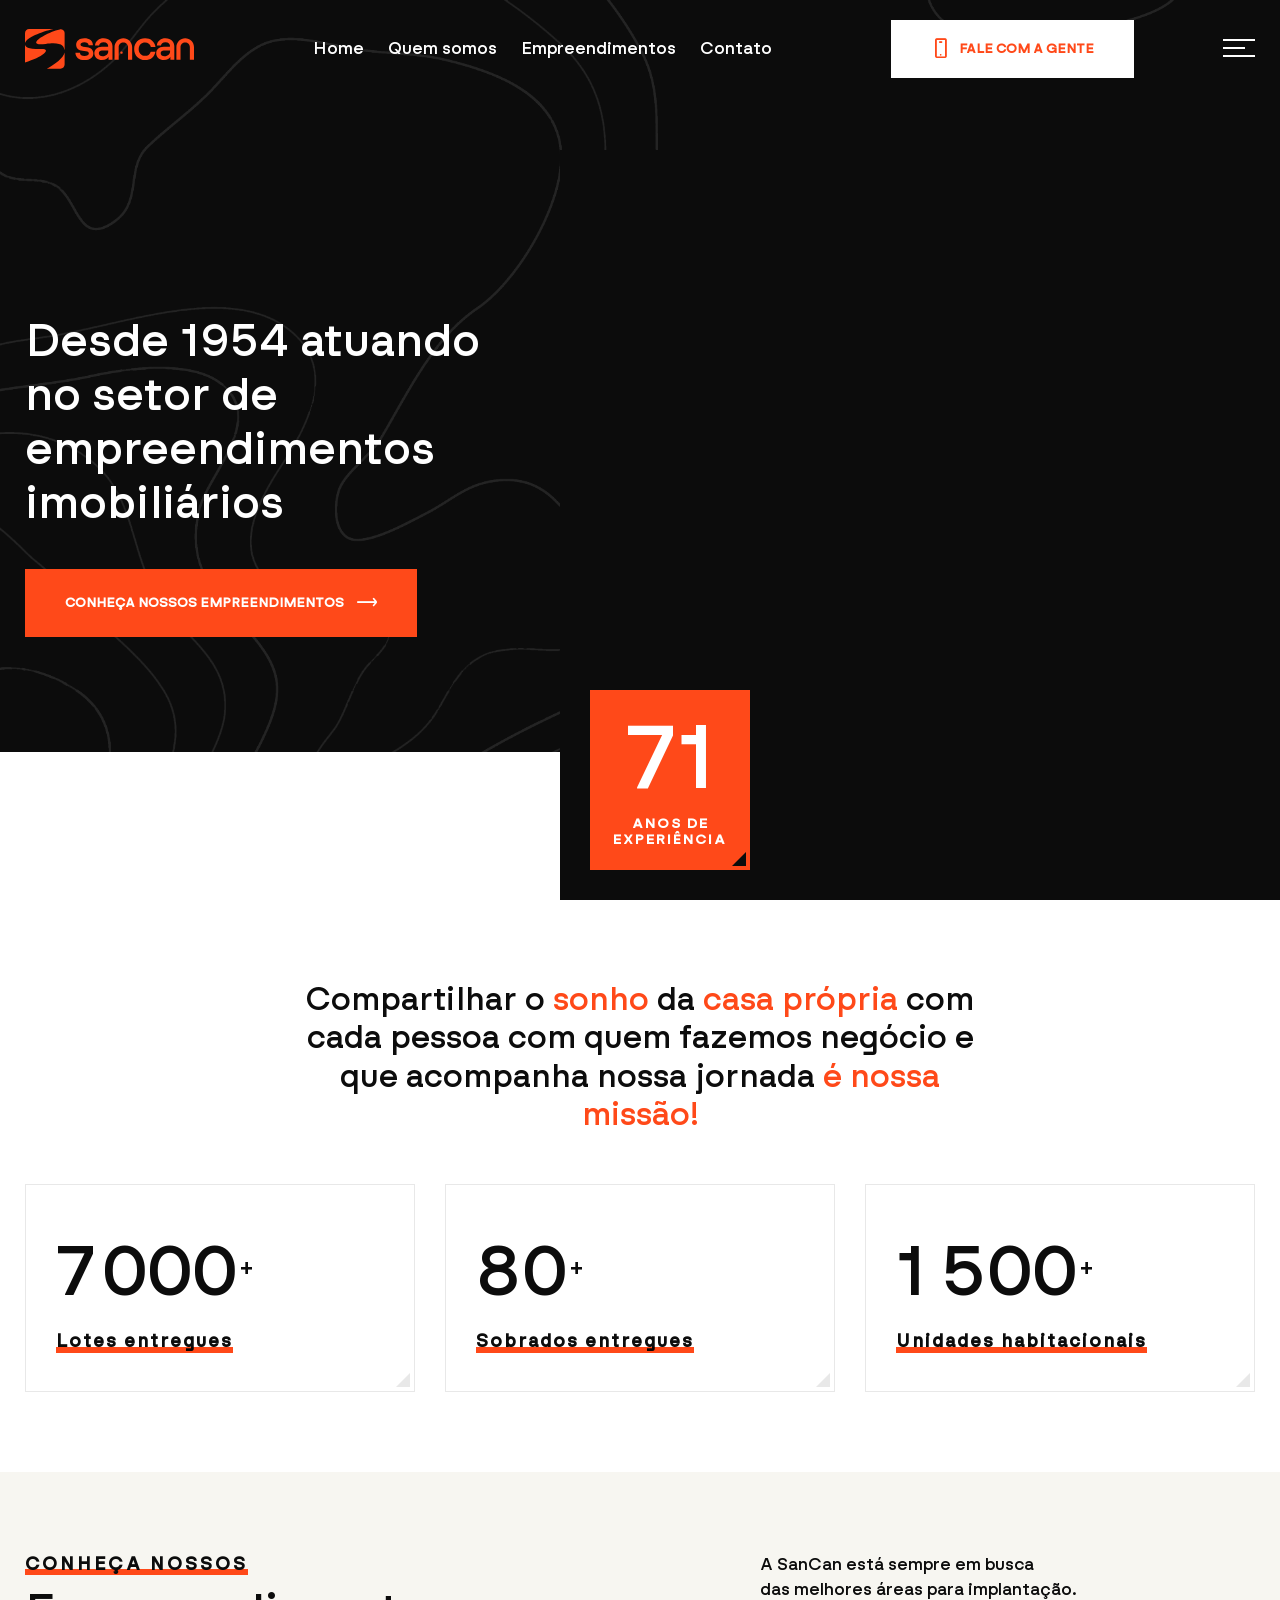
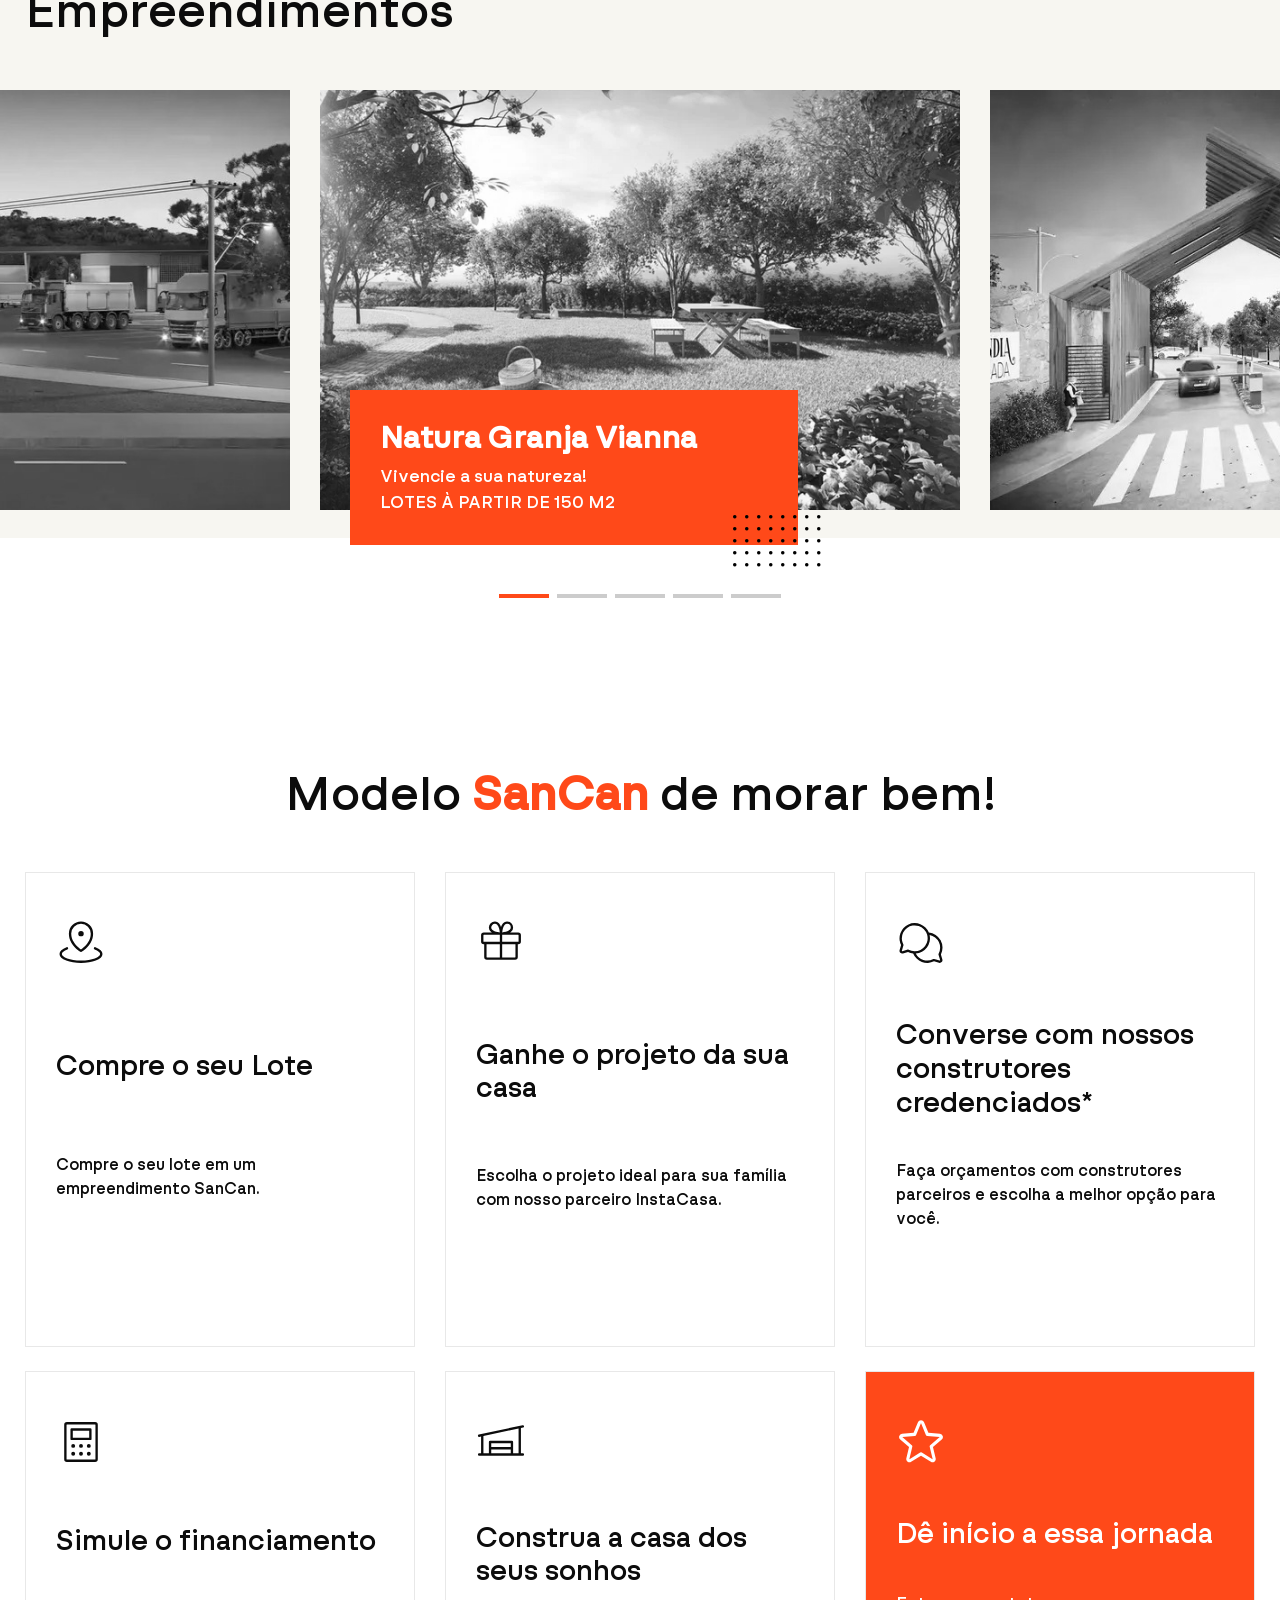
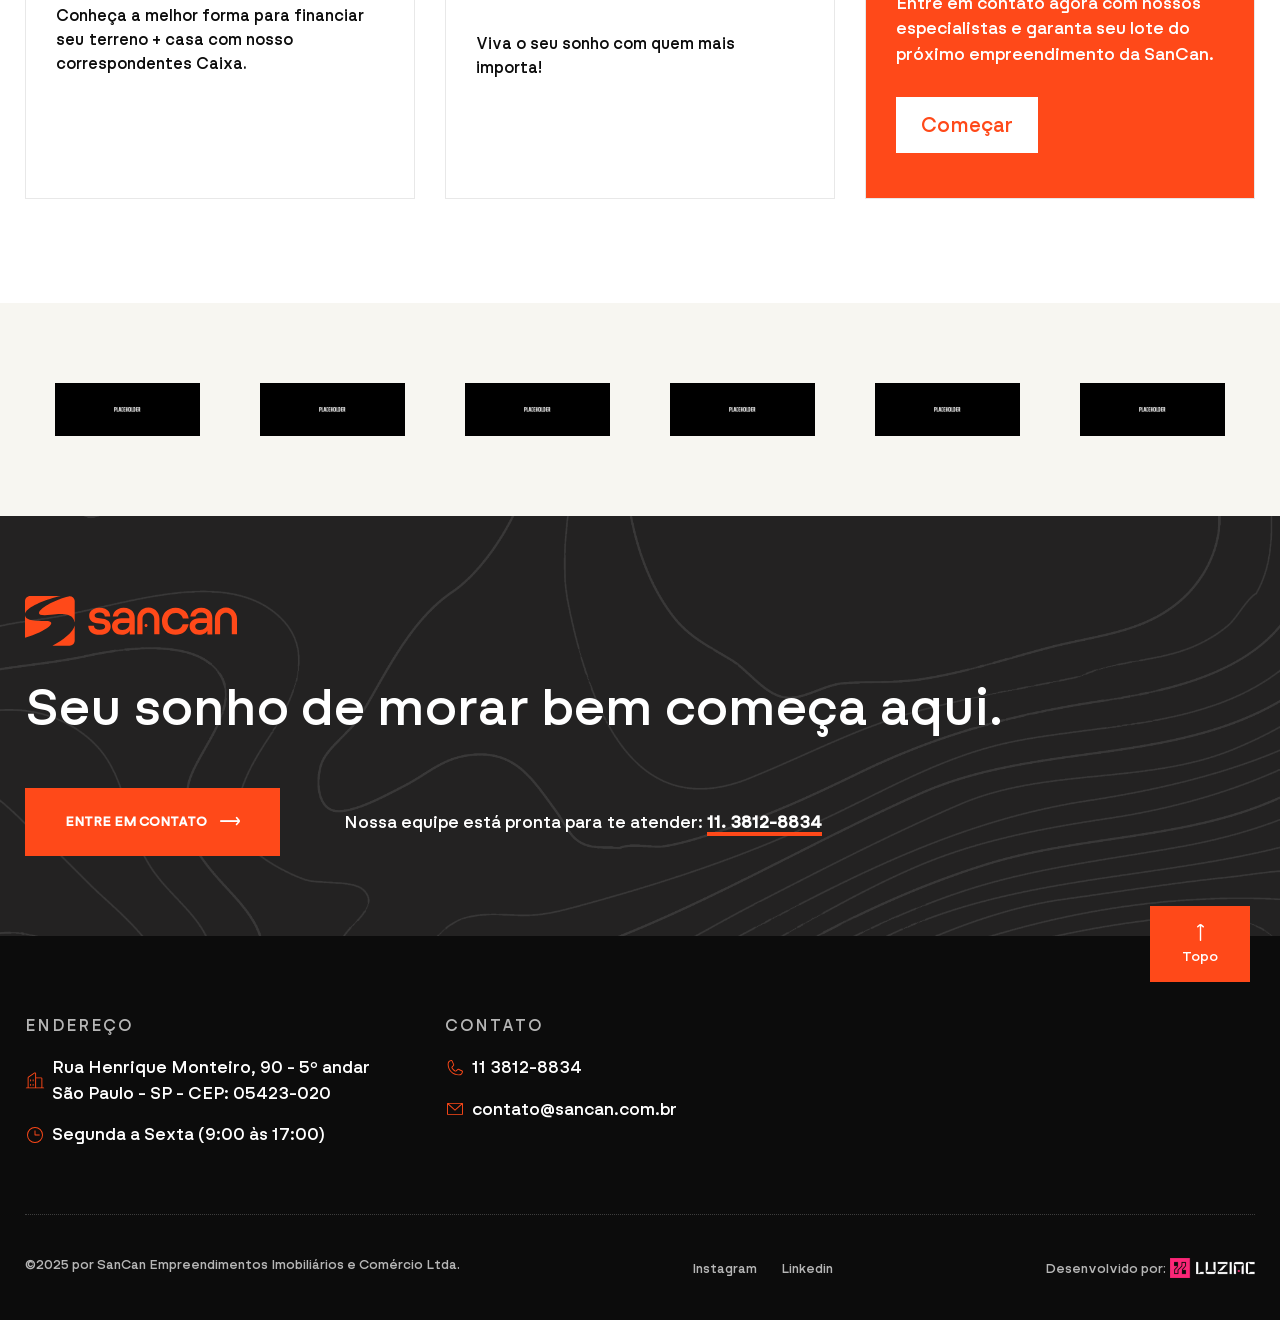
==== commit c4ff774e: "Correção do cta" ====
--- a/index.html
+++ b/index.html
@@ -349,8 +349,8 @@
             <svg xmlns="http://www.w3.org/2000/svg" width="50" height="50" fill="#FFF" viewBox="0 0 256 256"><path d="M239.18,97.26A16.38,16.38,0,0,0,224.92,86l-59-4.76L143.14,26.15a16.36,16.36,0,0,0-30.27,0L90.11,81.23,31.08,86a16.46,16.46,0,0,0-9.37,28.86l45,38.83L53,211.75a16.38,16.38,0,0,0,24.5,17.82L128,198.49l50.53,31.08A16.4,16.4,0,0,0,203,211.75l-13.76-58.07,45-38.83A16.43,16.43,0,0,0,239.18,97.26Zm-15.34,5.47-48.7,42a8,8,0,0,0-2.56,7.91l14.88,62.8a.37.37,0,0,1-.17.48c-.18.14-.23.11-.38,0l-54.72-33.65a8,8,0,0,0-8.38,0L69.09,215.94c-.15.09-.19.12-.38,0a.37.37,0,0,1-.17-.48l14.88-62.8a8,8,0,0,0-2.56-7.91l-48.7-42c-.12-.1-.23-.19-.13-.5s.18-.27.33-.29l63.92-5.16A8,8,0,0,0,103,91.86l24.62-59.61c.08-.17.11-.25.35-.25s.27.08.35.25L153,91.86a8,8,0,0,0,6.75,4.92l63.92,5.16c.15,0,.24,0,.33.29S224,102.63,223.84,102.73Z"></path></svg>
           </figure>
           <h3>Dê início a essa jornada</h3>
-          <small>Entre em contato agora com nossos especialistas e garanta seu lote do próximo empreendimento da SanCan.</small> 
-          <a href="#sales-specialist-form" class="button" data-fancybox="">
+          <p>Entre em contato agora com nossos especialistas e garanta seu lote do próximo empreendimento da SanCan.</p> 
+          <a href="#sales-specialist-form" class="button" data-fancybox title="Começar">
             Começar
           </a>
         </div>
--- a/css/style.css
+++ b/css/style.css
@@ -1304,12 +1304,22 @@
   fill: #FFF;
 }
 .icon-content.cta a.button {
-  padding: 2px 25px;
+  padding: 22px 25px;
   background-color: #fff;
   width: initial;
   height: initial;
   color: #FF4919;
-}
+  line-height: 12px;
+  margin: 0;
+  display: flex;
+  align-items: center;
+  justify-content: center;
+  font-size: 20px;
+}
+.icon-content.cta p {
+  margin-bottom: 30px;
+}
+
 /* SIDE IMAGE */
 .side-image {
   width: 100%;
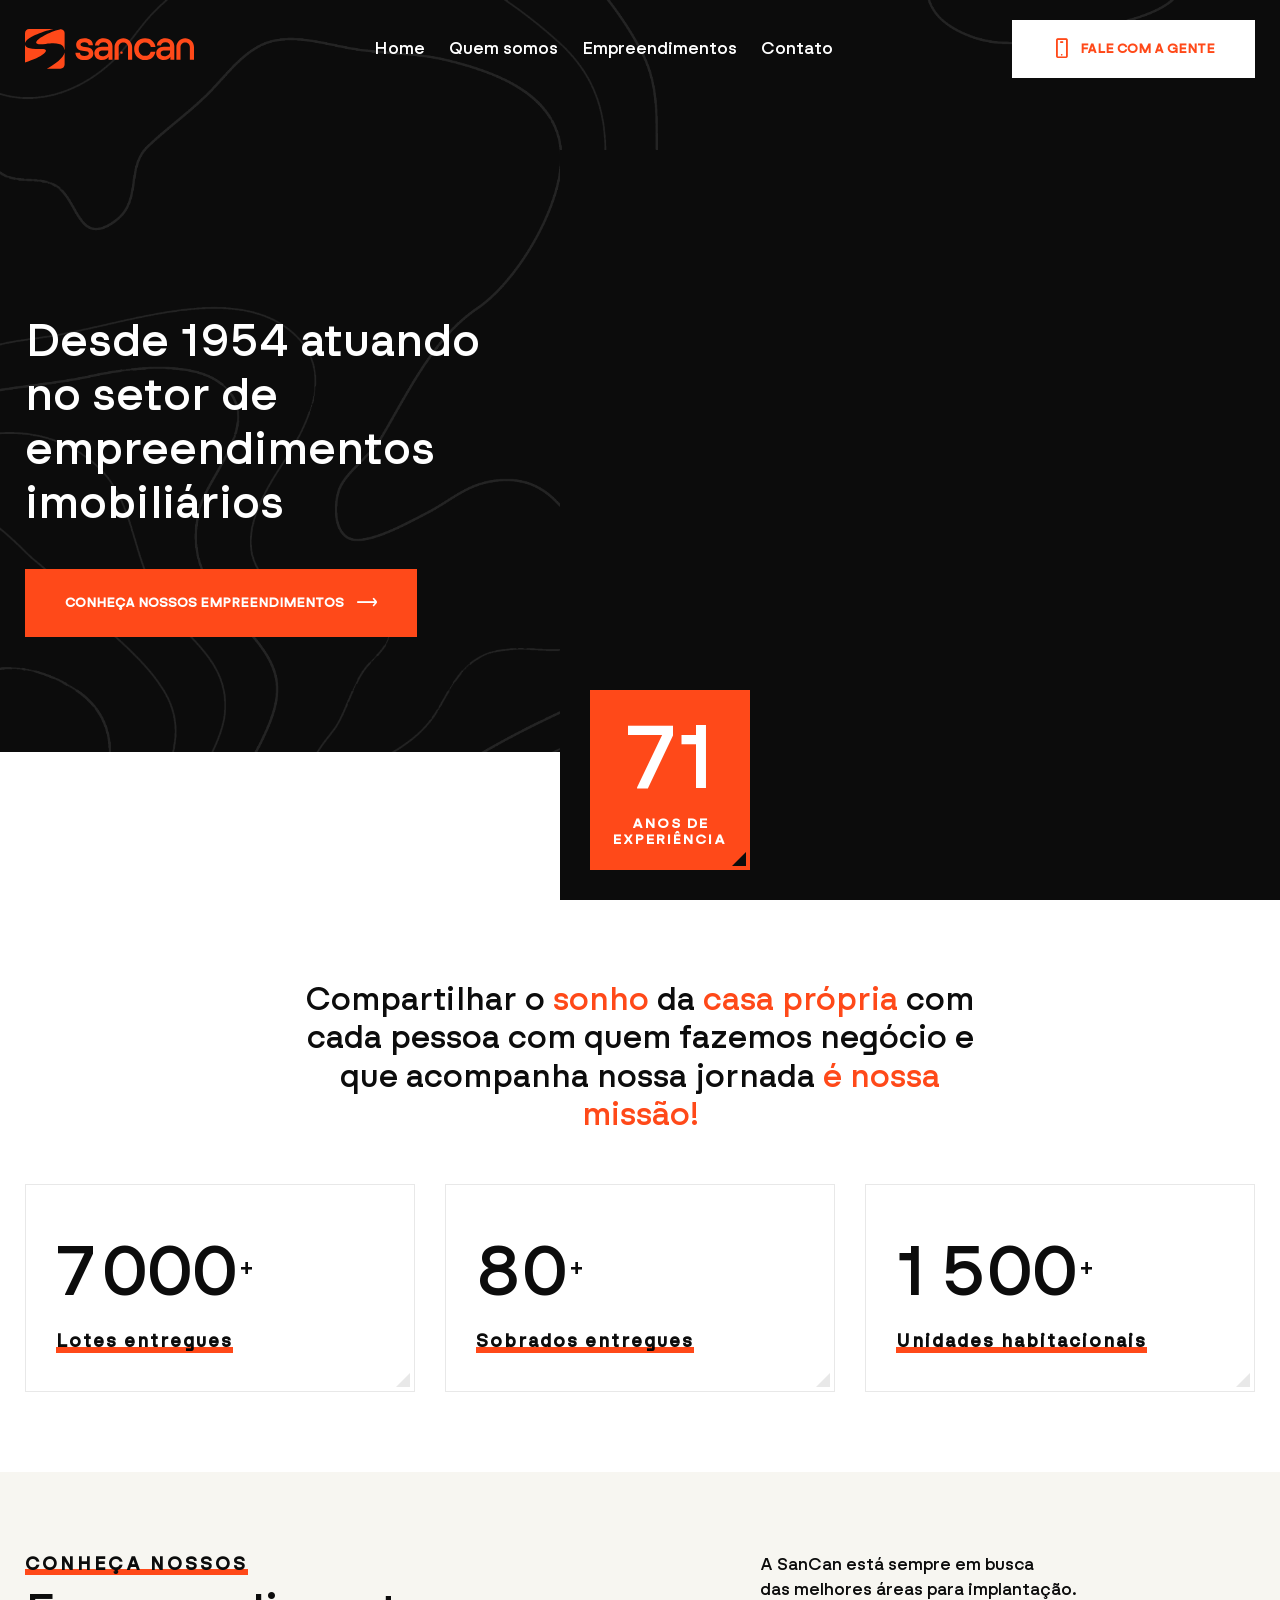
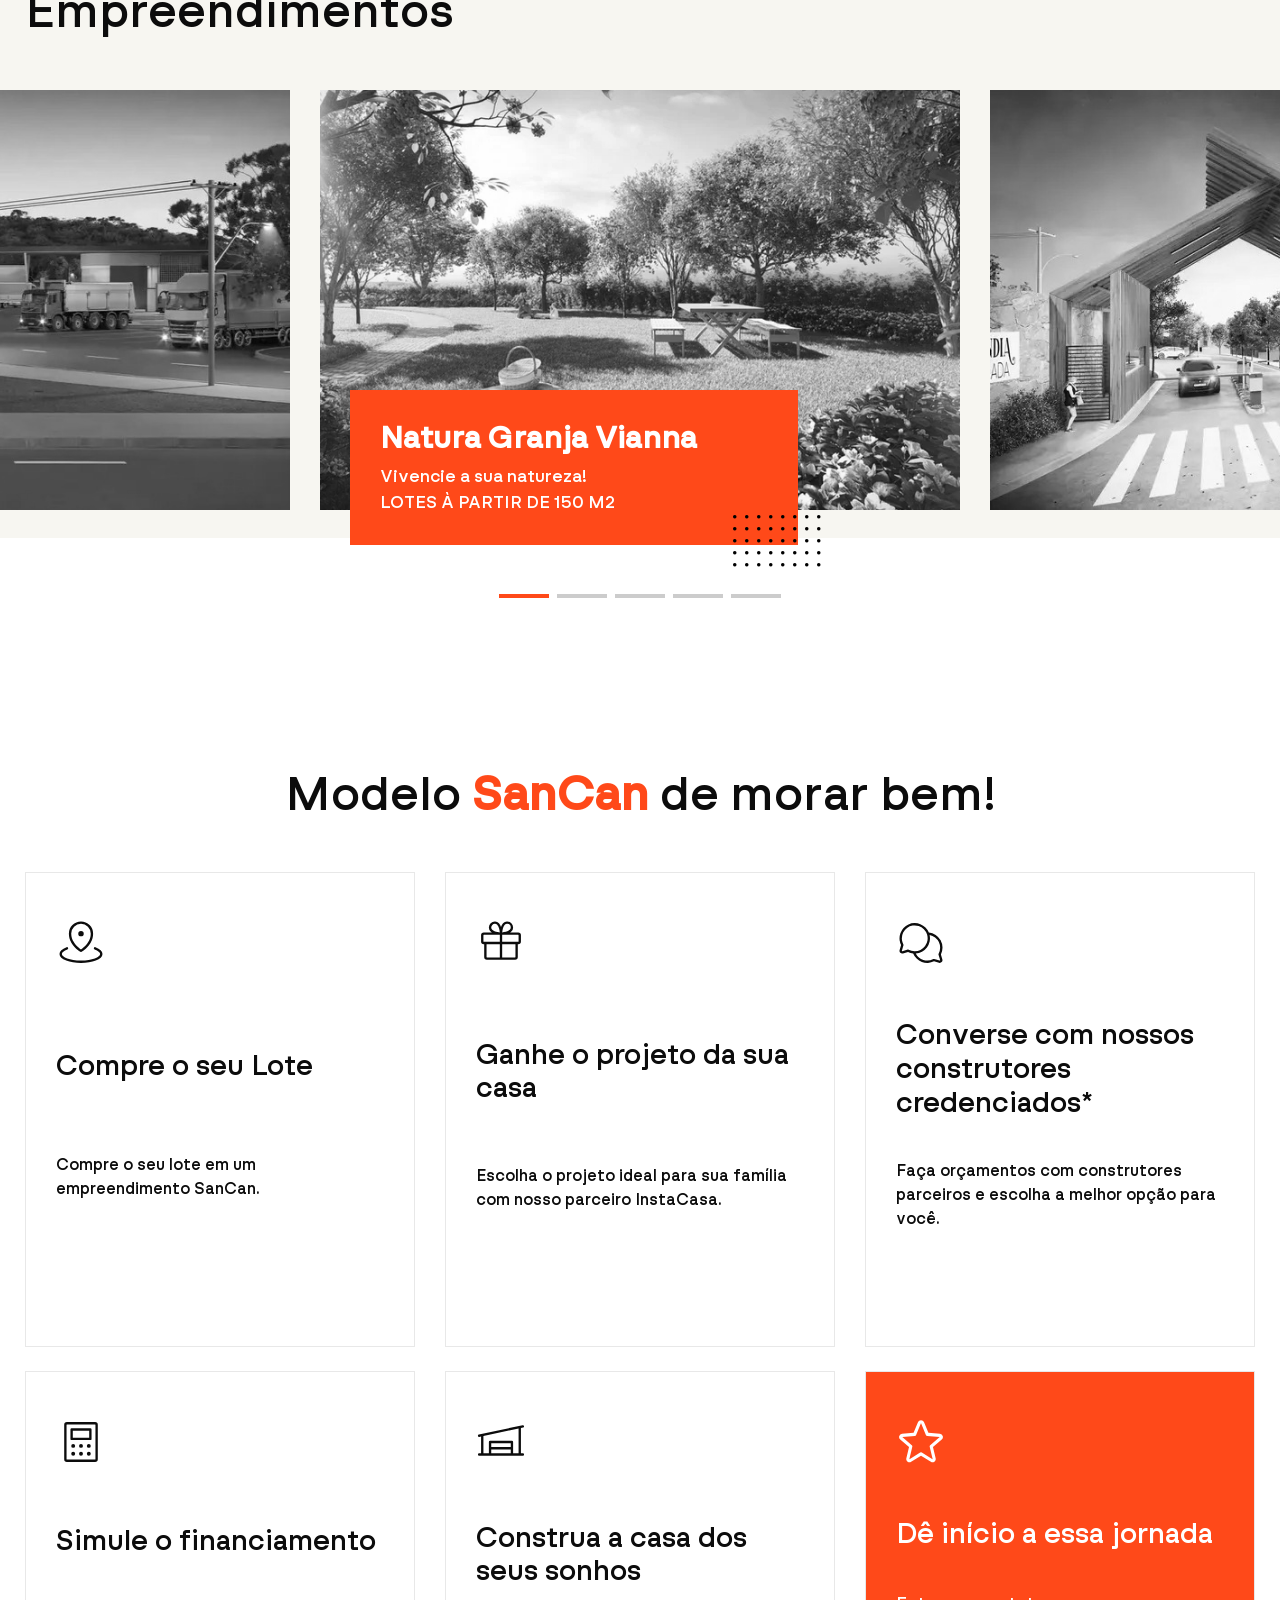
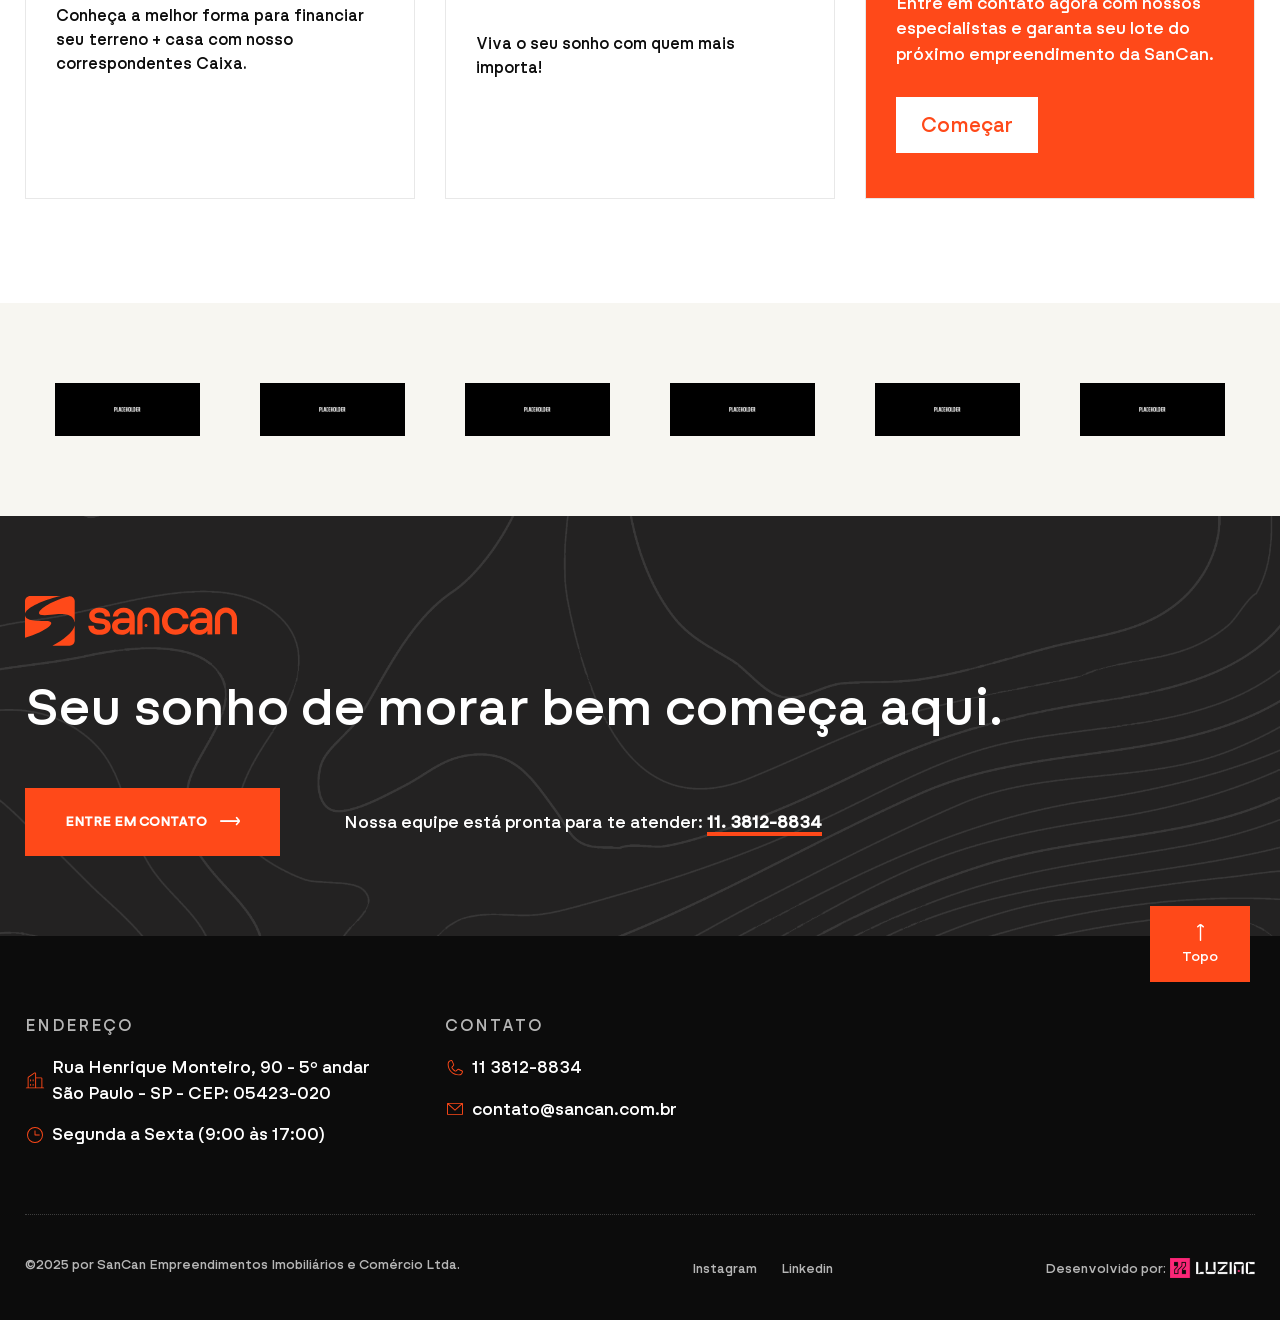
==== commit 2376cbba: "Ajuste menu hamburger" ====
--- a/index.html
+++ b/index.html
@@ -59,23 +59,6 @@
   <div class="inner">
     <div class="logo"> <a href="index.html"><img src="images/logo.svg" alt="Image"></a> </div>
     <!-- end logo -->
-    <div class="hide-mobile">
-      <p>Extremity direction existence as dashwoods do up. Securing <u>marianne led</u> welcomed offended but offering six raptures. </p>
-      <figure class="gallery"><img src="images/slide02.jpg" alt="Image"><img src="images/slide03.jpg" alt="Image"></figure>
-      <h6 class="widget-title">ADDRESS</h6>
-      <address class="address">
-      <p>228 Cardigan Road, Leeds<br>
-        Geneva Switzerland</p>
-      <p>+1 (850) 344 0 66 #20</p>
-      </address>
-      <h6 class="widget-title">FOLLOW US</h6>
-      <ul class="social-media">
-        <li><a href="#">Facebook</a></li>
-        <li><a href="#">Twitter</a></li>
-        <li><a href="#">Instagram</a></li>
-      </ul>
-    </div>
-    <!-- end hide-mobile -->
     <div class="show-mobile">
       <div class="site-menu">
         <ul>
--- a/css/style.css
+++ b/css/style.css
@@ -863,7 +863,7 @@
   cursor: pointer;
 }
 .navbar .hamburger {
-  display: inline-block;
+  display: none;
   color: #fff;
 }
 .navbar .navbar-button {
@@ -3639,6 +3639,10 @@
     gap: 20px;
     text-align: center;
   }
+
+  .navbar .hamburger {
+    display: inline-block;
+  }
 }
 /* RESPONSIVE MOBILE */
 @media only screen and (max-width: 767px), only screen and (max-device-width: 767px) {
